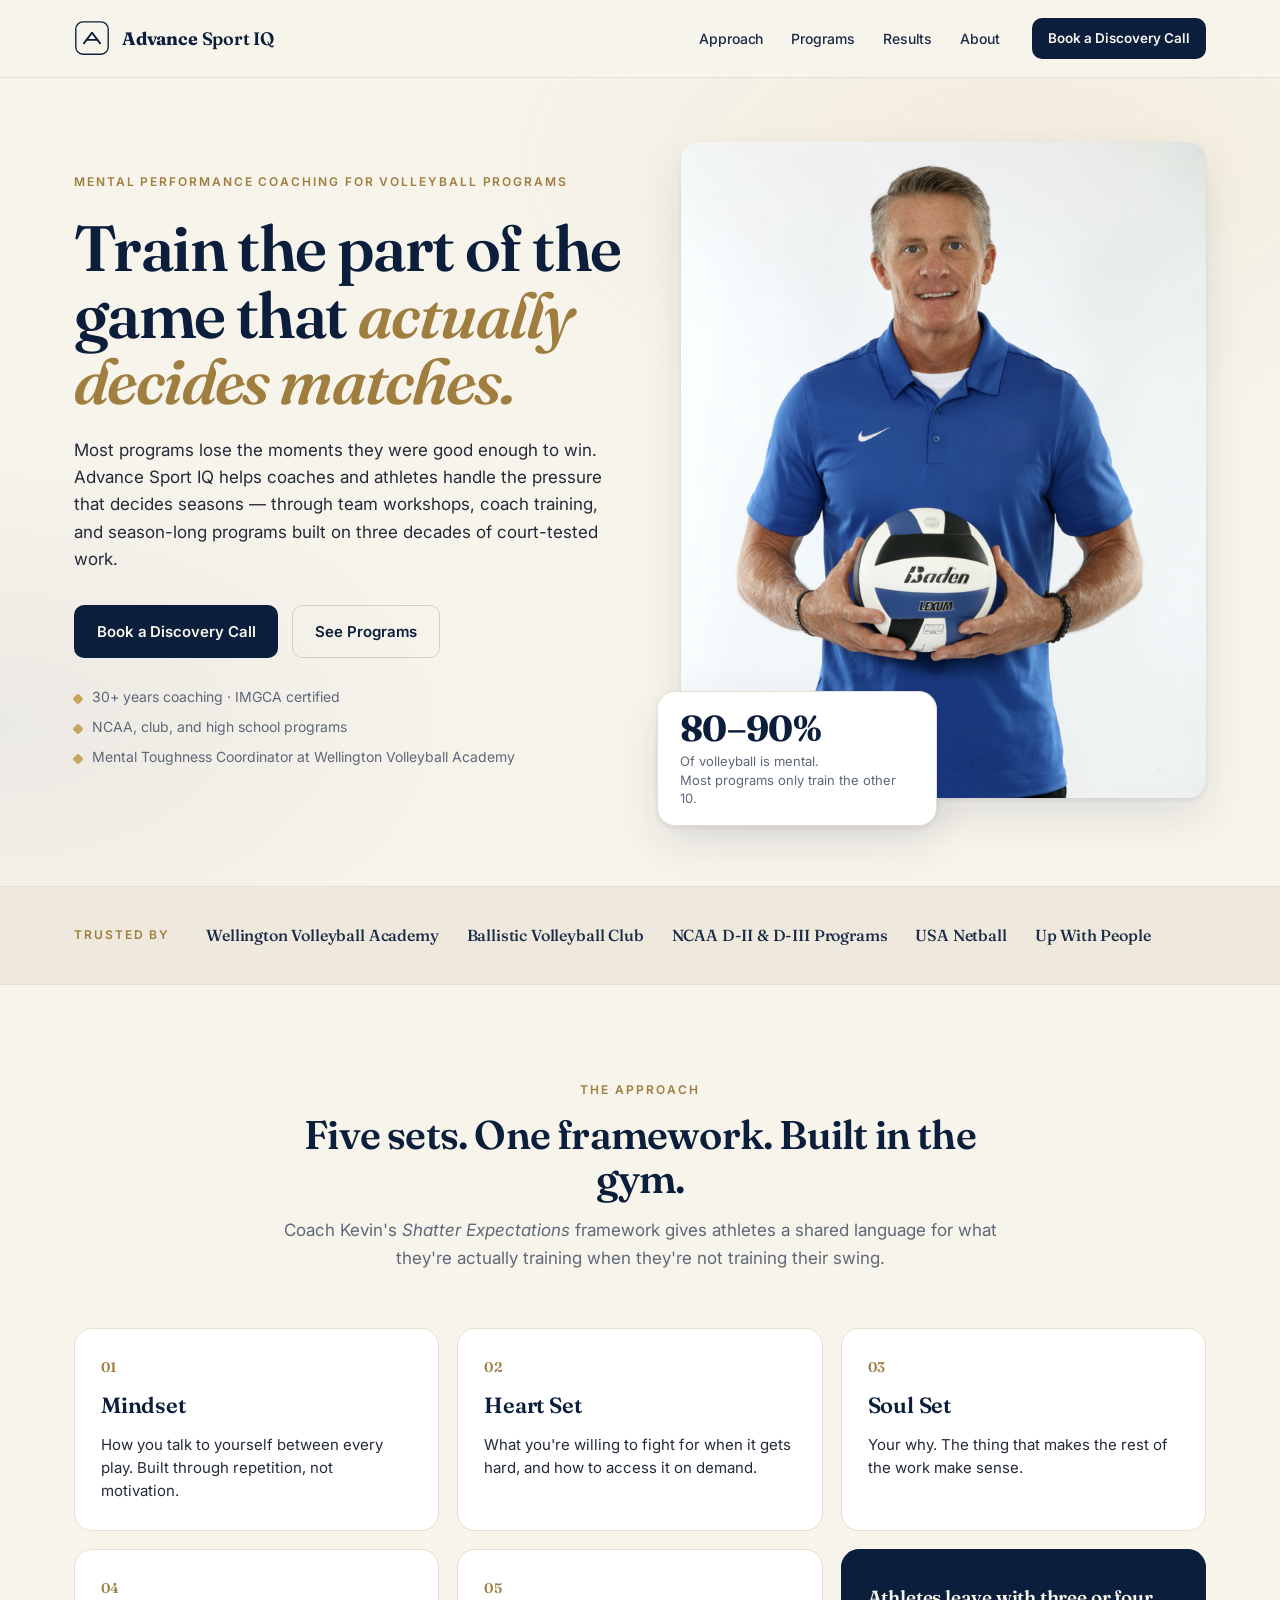
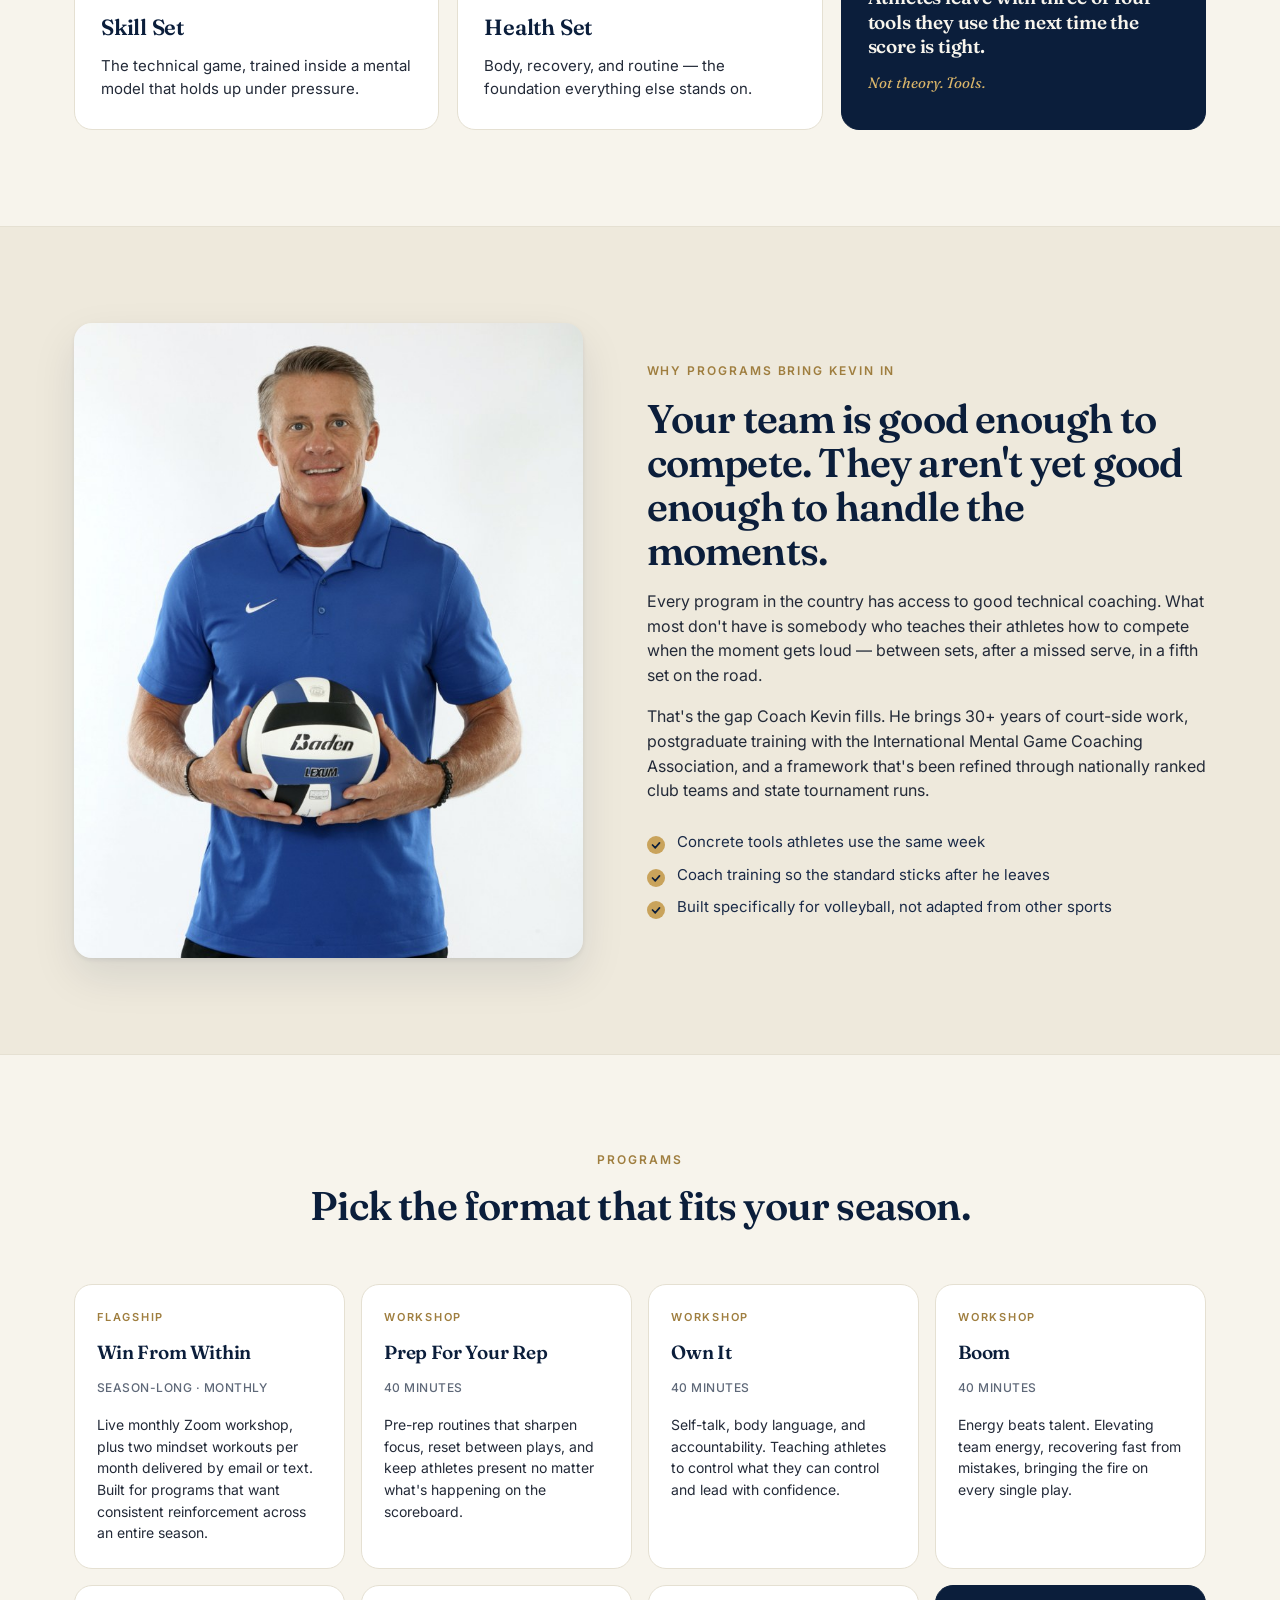
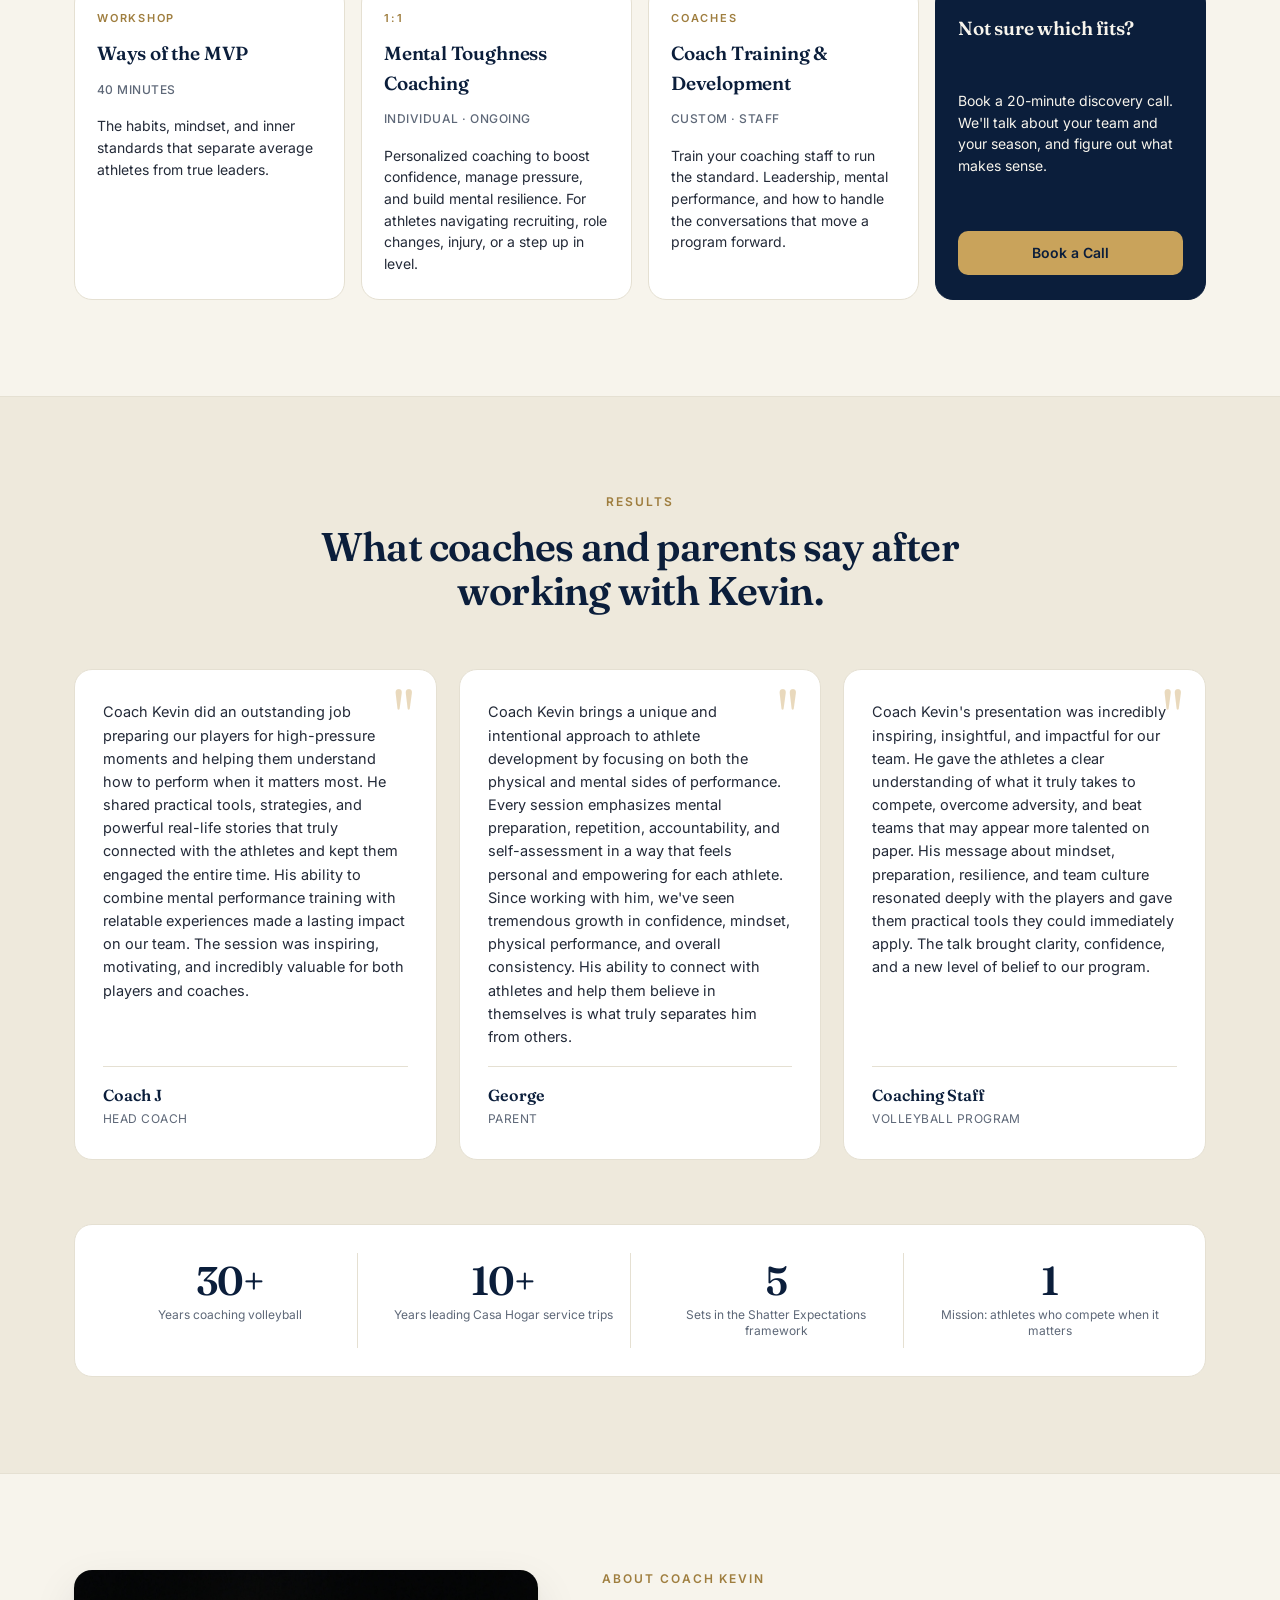
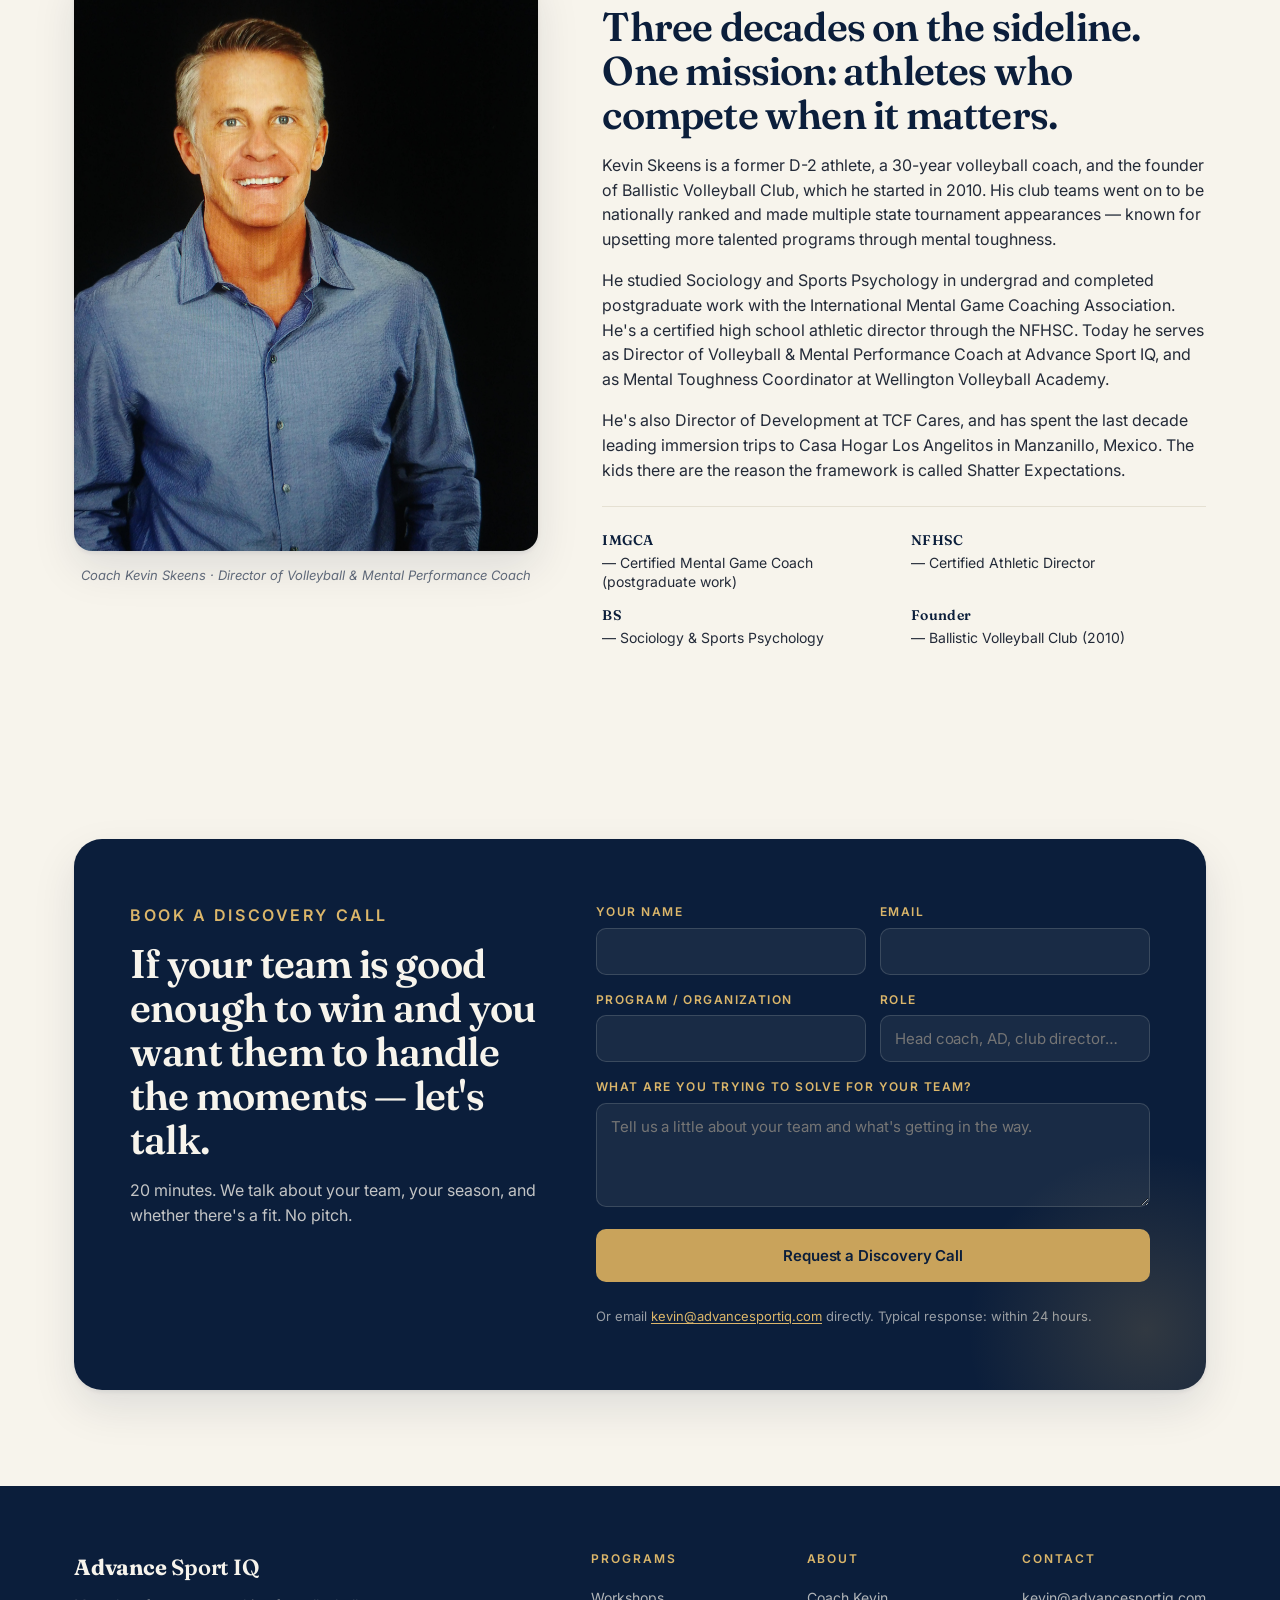
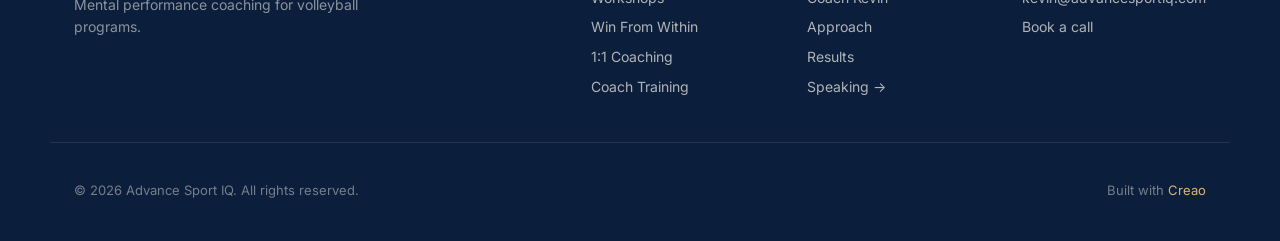
==== advance-sport-iq/index.html @ 0ae74200 "Add Advance Sport IQ site; replace Shatter Expectations with final build" ====
<!DOCTYPE html>
<html lang="en">
<head>
<meta charset="UTF-8" />
<meta name="viewport" content="width=device-width, initial-scale=1.0" />
<title>Advance Sport IQ — Mental Performance Coaching for Volleyball Programs</title>
<meta name="description" content="Coach Kevin Skeens helps volleyball programs train the mental side of the game. Team workshops, coach training, season-long programs, and 1:1 mental performance coaching." />
<meta property="og:title" content="Advance Sport IQ — Mental Performance Coaching">
<meta property="og:description" content="Train the part of the game that decides matches. Mental performance coaching for volleyball programs by Coach Kevin Skeens.">
<meta property="og:type" content="website">
<link rel="preconnect" href="https://fonts.googleapis.com">
<link rel="preconnect" href="https://fonts.gstatic.com" crossorigin>
<link href="https://fonts.googleapis.com/css2?family=Fraunces:opsz,wght@9..144,500;9..144,600;9..144,700&family=Inter:wght@400;500;600;700&display=swap" rel="stylesheet">
<link rel="stylesheet" href="css/style.css" />
</head>
<body>

<!-- ============ NAV ============ -->
<header class="nav">
  <div class="nav-inner">
    <a href="#top" class="logo" aria-label="Advance Sport IQ — Home">
      <svg width="36" height="36" viewBox="0 0 40 40" fill="none" aria-hidden="true">
        <rect x="2" y="2" width="36" height="36" rx="8" stroke="currentColor" stroke-width="1.5" fill="none"/>
        <path d="M11 26 L20 14 L29 26" stroke="currentColor" stroke-width="2" stroke-linecap="round" stroke-linejoin="round" fill="none"/>
        <path d="M14 22 L26 22" stroke="currentColor" stroke-width="2" stroke-linecap="round"/>
      </svg>
      <span class="logo-text"><span class="logo-strong">Advance</span> Sport IQ</span>
    </a>
    <nav class="nav-links" aria-label="Primary">
      <a href="#approach">Approach</a>
      <a href="#programs">Programs</a>
      <a href="#results">Results</a>
      <a href="#about">About</a>
    </nav>
    <a href="#book" class="nav-cta">Book a Discovery Call</a>
  </div>
</header>

<main id="top">

<!-- ============ HERO ============ -->
<section class="hero">
  <div class="hero-grid">
    <div class="hero-content">
      <p class="eyebrow">Mental performance coaching for volleyball programs</p>
      <h1 class="hero-title">
        Train the part of the game that <em>actually decides matches.</em>
      </h1>
      <p class="hero-sub">Most programs lose the moments they were good enough to win. Advance Sport IQ helps coaches and athletes handle the pressure that decides seasons — through team workshops, coach training, and season-long programs built on three decades of court-tested work.</p>
      <div class="hero-ctas">
        <a href="#book" class="btn btn-primary">Book a Discovery Call</a>
        <a href="#programs" class="btn btn-ghost">See Programs</a>
      </div>
      <ul class="hero-bullets">
        <li>30+ years coaching · IMGCA certified</li>
        <li>NCAA, club, and high school programs</li>
        <li>Mental Toughness Coordinator at Wellington Volleyball Academy</li>
      </ul>
    </div>
    <div class="hero-visual">
      <div class="hero-photo">
        <img src="images/kevin_coaching.png" alt="Coach Kevin Skeens working with a volleyball athlete during a session" />
      </div>
      <div class="hero-stat">
        <span class="hero-stat-number">80–90%</span>
        <span class="hero-stat-label">Of volleyball is mental.<br/>Most programs only train the other 10.</span>
      </div>
    </div>
  </div>
</section>

<!-- ============ TRUST STRIP ============ -->
<section class="strip">
  <div class="strip-inner">
    <p class="strip-eyebrow">Trusted by</p>
    <ul class="strip-list">
      <li>Wellington Volleyball Academy</li>
      <li>Ballistic Volleyball Club</li>
      <li>NCAA D-II &amp; D-III Programs</li>
      <li>USA Netball</li>
      <li>Up With People</li>
    </ul>
  </div>
</section>

<!-- ============ APPROACH ============ -->
<section class="approach" id="approach">
  <div class="container">
    <div class="section-head">
      <p class="section-eyebrow">The Approach</p>
      <h2 class="section-title">Five sets. One framework. Built in the gym.</h2>
      <p class="section-lede">Coach Kevin's <em>Shatter Expectations</em> framework gives athletes a shared language for what they're actually training when they're not training their swing.</p>
    </div>

    <div class="five-grid">
      <article class="five-card">
        <span class="five-num">01</span>
        <h3>Mindset</h3>
        <p>How you talk to yourself between every play. Built through repetition, not motivation.</p>
      </article>
      <article class="five-card">
        <span class="five-num">02</span>
        <h3>Heart Set</h3>
        <p>What you're willing to fight for when it gets hard, and how to access it on demand.</p>
      </article>
      <article class="five-card">
        <span class="five-num">03</span>
        <h3>Soul Set</h3>
        <p>Your why. The thing that makes the rest of the work make sense.</p>
      </article>
      <article class="five-card">
        <span class="five-num">04</span>
        <h3>Skill Set</h3>
        <p>The technical game, trained inside a mental model that holds up under pressure.</p>
      </article>
      <article class="five-card">
        <span class="five-num">05</span>
        <h3>Health Set</h3>
        <p>Body, recovery, and routine — the foundation everything else stands on.</p>
      </article>
      <article class="five-card five-card--accent">
        <h3>Athletes leave with three or four tools they use the next time the score is tight.</h3>
        <p>Not theory. Tools.</p>
      </article>
    </div>
  </div>
</section>

<!-- ============ FEATURE BLOCK ============ -->
<section class="feature">
  <div class="container feature-grid">
    <div class="feature-image">
      <img src="images/kevin_volleyball.jpg" alt="Coach Kevin Skeens holding a volleyball, training session" />
    </div>
    <div class="feature-text">
      <p class="section-eyebrow">Why Programs Bring Kevin In</p>
      <h2 class="section-title">Your team is good enough to compete. They aren't yet good enough to handle the moments.</h2>
      <p>Every program in the country has access to good technical coaching. What most don't have is somebody who teaches their athletes how to compete when the moment gets loud — between sets, after a missed serve, in a fifth set on the road.</p>
      <p>That's the gap Coach Kevin fills. He brings 30+ years of court-side work, postgraduate training with the International Mental Game Coaching Association, and a framework that's been refined through nationally ranked club teams and state tournament runs.</p>
      <ul class="checklist">
        <li>Concrete tools athletes use the same week</li>
        <li>Coach training so the standard sticks after he leaves</li>
        <li>Built specifically for volleyball, not adapted from other sports</li>
      </ul>
    </div>
  </div>
</section>

<!-- ============ PROGRAMS ============ -->
<section class="programs" id="programs">
  <div class="container">
    <div class="section-head">
      <p class="section-eyebrow">Programs</p>
      <h2 class="section-title">Pick the format that fits your season.</h2>
    </div>

    <div class="program-grid">
      <article class="program-card">
        <p class="program-tag">Flagship</p>
        <h3>Win From Within</h3>
        <p class="program-format">Season-long · monthly</p>
        <p>Live monthly Zoom workshop, plus two mindset workouts per month delivered by email or text. Built for programs that want consistent reinforcement across an entire season.</p>
      </article>

      <article class="program-card">
        <p class="program-tag">Workshop</p>
        <h3>Prep For Your Rep</h3>
        <p class="program-format">40 minutes</p>
        <p>Pre-rep routines that sharpen focus, reset between plays, and keep athletes present no matter what's happening on the scoreboard.</p>
      </article>

      <article class="program-card">
        <p class="program-tag">Workshop</p>
        <h3>Own It</h3>
        <p class="program-format">40 minutes</p>
        <p>Self-talk, body language, and accountability. Teaching athletes to control what they can control and lead with confidence.</p>
      </article>

      <article class="program-card">
        <p class="program-tag">Workshop</p>
        <h3>Boom</h3>
        <p class="program-format">40 minutes</p>
        <p>Energy beats talent. Elevating team energy, recovering fast from mistakes, bringing the fire on every single play.</p>
      </article>

      <article class="program-card">
        <p class="program-tag">Workshop</p>
        <h3>Ways of the MVP</h3>
        <p class="program-format">40 minutes</p>
        <p>The habits, mindset, and inner standards that separate average athletes from true leaders.</p>
      </article>

      <article class="program-card">
        <p class="program-tag">1:1</p>
        <h3>Mental Toughness Coaching</h3>
        <p class="program-format">Individual · ongoing</p>
        <p>Personalized coaching to boost confidence, manage pressure, and build mental resilience. For athletes navigating recruiting, role changes, injury, or a step up in level.</p>
      </article>

      <article class="program-card">
        <p class="program-tag">Coaches</p>
        <h3>Coach Training &amp; Development</h3>
        <p class="program-format">Custom · staff</p>
        <p>Train your coaching staff to run the standard. Leadership, mental performance, and how to handle the conversations that move a program forward.</p>
      </article>

      <article class="program-card program-card--cta">
        <h3>Not sure which fits?</h3>
        <p>Book a 20-minute discovery call. We'll talk about your team and your season, and figure out what makes sense.</p>
        <a href="#book" class="btn btn-primary btn-sm">Book a Call</a>
      </article>
    </div>
  </div>
</section>

<!-- ============ RESULTS / TESTIMONIALS ============ -->
<section class="results" id="results">
  <div class="container">
    <div class="section-head">
      <p class="section-eyebrow">Results</p>
      <h2 class="section-title">What coaches and parents say after working with Kevin.</h2>
    </div>

    <div class="testimonial-grid">
      <figure class="testimonial">
        <blockquote>
          <p>Coach Kevin did an outstanding job preparing our players for high-pressure moments and helping them understand how to perform when it matters most. He shared practical tools, strategies, and powerful real-life stories that truly connected with the athletes and kept them engaged the entire time. His ability to combine mental performance training with relatable experiences made a lasting impact on our team. The session was inspiring, motivating, and incredibly valuable for both players and coaches.</p>
        </blockquote>
        <figcaption>
          <span class="cite-name">Coach J</span>
          <span class="cite-role">Head Coach</span>
        </figcaption>
      </figure>

      <figure class="testimonial">
        <blockquote>
          <p>Coach Kevin brings a unique and intentional approach to athlete development by focusing on both the physical and mental sides of performance. Every session emphasizes mental preparation, repetition, accountability, and self-assessment in a way that feels personal and empowering for each athlete. Since working with him, we've seen tremendous growth in confidence, mindset, physical performance, and overall consistency. His ability to connect with athletes and help them believe in themselves is what truly separates him from others.</p>
        </blockquote>
        <figcaption>
          <span class="cite-name">George</span>
          <span class="cite-role">Parent</span>
        </figcaption>
      </figure>

      <figure class="testimonial">
        <blockquote>
          <p>Coach Kevin's presentation was incredibly inspiring, insightful, and impactful for our team. He gave the athletes a clear understanding of what it truly takes to compete, overcome adversity, and beat teams that may appear more talented on paper. His message about mindset, preparation, resilience, and team culture resonated deeply with the players and gave them practical tools they could immediately apply. The talk brought clarity, confidence, and a new level of belief to our program.</p>
        </blockquote>
        <figcaption>
          <span class="cite-name">Coaching Staff</span>
          <span class="cite-role">Volleyball Program</span>
        </figcaption>
      </figure>
    </div>

    <div class="stats-row">
      <div class="stat">
        <span class="stat-num">30+</span>
        <span class="stat-label">Years coaching volleyball</span>
      </div>
      <div class="stat">
        <span class="stat-num">10+</span>
        <span class="stat-label">Years leading Casa Hogar service trips</span>
      </div>
      <div class="stat">
        <span class="stat-num">5</span>
        <span class="stat-label">Sets in the Shatter Expectations framework</span>
      </div>
      <div class="stat">
        <span class="stat-num">1</span>
        <span class="stat-label">Mission: athletes who compete when it matters</span>
      </div>
    </div>
  </div>
</section>

<!-- ============ ABOUT / PROOF ============ -->
<section class="about" id="about">
  <div class="container about-grid">
    <div class="about-image">
      <img src="images/kevin_portrait.jpg" alt="Coach Kevin Skeens portrait" />
      <p class="about-caption">Coach Kevin Skeens · Director of Volleyball &amp; Mental Performance Coach</p>
    </div>
    <div class="about-text">
      <p class="section-eyebrow">About Coach Kevin</p>
      <h2 class="section-title">Three decades on the sideline. One mission: athletes who compete when it matters.</h2>
      <p>Kevin Skeens is a former D-2 athlete, a 30-year volleyball coach, and the founder of Ballistic Volleyball Club, which he started in 2010. His club teams went on to be nationally ranked and made multiple state tournament appearances — known for upsetting more talented programs through mental toughness.</p>
      <p>He studied Sociology and Sports Psychology in undergrad and completed postgraduate work with the International Mental Game Coaching Association. He's a certified high school athletic director through the NFHSC. Today he serves as Director of Volleyball &amp; Mental Performance Coach at Advance Sport IQ, and as Mental Toughness Coordinator at Wellington Volleyball Academy.</p>
      <p>He's also Director of Development at TCF Cares, and has spent the last decade leading immersion trips to Casa Hogar Los Angelitos in Manzanillo, Mexico. The kids there are the reason the framework is called Shatter Expectations.</p>

      <ul class="cred-list">
        <li><strong>IMGCA</strong> — Certified Mental Game Coach (postgraduate work)</li>
        <li><strong>NFHSC</strong> — Certified Athletic Director</li>
        <li><strong>BS</strong> — Sociology &amp; Sports Psychology</li>
        <li><strong>Founder</strong> — Ballistic Volleyball Club (2010)</li>
      </ul>
    </div>
  </div>
</section>

<!-- ============ BOOK / CTA ============ -->
<section class="book" id="book">
  <div class="container">
    <div class="book-card">
      <div class="book-text">
        <p class="section-eyebrow">Book a Discovery Call</p>
        <h2 class="section-title">If your team is good enough to win and you want them to handle the moments — let's talk.</h2>
        <p>20 minutes. We talk about your team, your season, and whether there's a fit. No pitch.</p>
      </div>

      <form class="book-form" id="book-form" onsubmit="return submitForm(event)">
        <div class="form-row">
          <label>
            Your name
            <input type="text" name="name" required />
          </label>
          <label>
            Email
            <input type="email" name="email" required />
          </label>
        </div>
        <div class="form-row">
          <label>
            Program / Organization
            <input type="text" name="program" required />
          </label>
          <label>
            Role
            <input type="text" name="role" placeholder="Head coach, AD, club director…" />
          </label>
        </div>
        <label>
          What are you trying to solve for your team?
          <textarea name="message" rows="4" placeholder="Tell us a little about your team and what's getting in the way."></textarea>
        </label>
        <button type="submit" class="btn btn-primary btn-block">Request a Discovery Call</button>
        <p class="form-fineprint">Or email <a href="mailto:kevin@advancesportiq.com">kevin@advancesportiq.com</a> directly. Typical response: within 24 hours.</p>
      </form>
    </div>
  </div>
</section>

</main>

<!-- ============ FOOTER ============ -->
<footer class="footer">
  <div class="container footer-inner">
    <div class="footer-brand">
      <span class="logo-text"><span class="logo-strong">Advance</span> Sport IQ</span>
      <p class="footer-tag">Mental performance coaching for volleyball programs.</p>
    </div>
    <div class="footer-links">
      <div>
        <p class="footer-head">Programs</p>
        <a href="#programs">Workshops</a>
        <a href="#programs">Win From Within</a>
        <a href="#programs">1:1 Coaching</a>
        <a href="#programs">Coach Training</a>
      </div>
      <div>
        <p class="footer-head">About</p>
        <a href="#about">Coach Kevin</a>
        <a href="#approach">Approach</a>
        <a href="#results">Results</a>
        <a href="https://app.creao.co/shatter-expectations/">Speaking →</a>
      </div>
      <div>
        <p class="footer-head">Contact</p>
        <a href="mailto:kevin@advancesportiq.com">kevin@advancesportiq.com</a>
        <a href="#book">Book a call</a>
      </div>
    </div>
  </div>
  <div class="footer-bottom container">
    <p>© <span id="year"></span> Advance Sport IQ. All rights reserved.</p>
    <p>Built with <a href="https://creao.co">Creao</a></p>
  </div>
</footer>

<script src="js/main.js"></script>
</body>
</html>
---- advance-sport-iq/css/style.css ----
/* =========================================================
   Advance Sport IQ
   Clean, athletic, editorial. Navy + warm gold on cream.
   ========================================================= */

:root {
  --bg: #F7F4EC;
  --bg-2: #EEE9DC;
  --paper: #FFFFFF;
  --ink: #0B1E3B;            /* deep navy */
  --ink-2: #1A2A47;
  --text: #232A38;
  --text-muted: #5E6878;
  --line: #D7D0BD;
  --line-2: #E5E0D2;
  --accent: #C9A35B;         /* warm gold */
  --accent-deep: #9F7E3F;
  --accent-bright: #DBB66A;
  --rust: #A8492C;
  --shadow-1: 0 1px 2px rgba(11, 30, 59, 0.06), 0 8px 24px rgba(11, 30, 59, 0.06);
  --shadow-2: 0 2px 4px rgba(11, 30, 59, 0.08), 0 18px 44px rgba(11, 30, 59, 0.10);
  --radius-sm: 10px;
  --radius-md: 18px;
  --radius-lg: 28px;
  --container: 1180px;
  --display: 'Fraunces', Georgia, serif;
  --body: 'Inter', -apple-system, BlinkMacSystemFont, 'Segoe UI', sans-serif;
}

* { box-sizing: border-box; }
html, body { margin: 0; padding: 0; }
html { scroll-behavior: smooth; }
body {
  font-family: var(--body);
  font-size: 16px;
  line-height: 1.55;
  color: var(--text);
  background: var(--bg);
  -webkit-font-smoothing: antialiased;
  -moz-osx-font-smoothing: grayscale;
}

img { max-width: 100%; display: block; }
a { color: var(--ink); text-decoration: none; transition: color .15s ease; }
a:hover { color: var(--accent-deep); }
em { font-style: italic; }

.container {
  max-width: var(--container);
  margin: 0 auto;
  padding: 0 24px;
}

/* ---------- NAV ---------- */
.nav {
  position: sticky;
  top: 0;
  z-index: 50;
  background: rgba(247, 244, 236, 0.85);
  backdrop-filter: saturate(180%) blur(14px);
  -webkit-backdrop-filter: saturate(180%) blur(14px);
  border-bottom: 1px solid var(--line-2);
}
.nav-inner {
  max-width: var(--container);
  margin: 0 auto;
  padding: 18px 24px;
  display: flex;
  align-items: center;
  gap: 32px;
}
.logo {
  display: flex;
  align-items: center;
  gap: 12px;
  color: var(--ink);
}
.logo-text {
  font-family: var(--display);
  font-weight: 600;
  font-size: 18px;
  letter-spacing: -0.01em;
  color: var(--ink);
}
.logo-strong { font-weight: 700; }
.nav-links {
  margin-left: auto;
  display: flex;
  gap: 28px;
}
.nav-links a {
  font-size: 14px;
  font-weight: 500;
  color: var(--ink-2);
  letter-spacing: -0.005em;
}
.nav-cta {
  font-size: 13.5px;
  font-weight: 600;
  background: var(--ink);
  color: var(--bg);
  padding: 10px 16px;
  border-radius: var(--radius-sm);
  transition: background .2s ease, transform .15s ease;
}
.nav-cta:hover { background: var(--ink-2); transform: translateY(-1px); color: var(--bg); }

/* ---------- HERO ---------- */
.hero {
  padding: 64px 0 88px;
  position: relative;
  overflow: hidden;
}
.hero::before {
  content: '';
  position: absolute;
  inset: 0;
  background:
    radial-gradient(800px 400px at 80% 10%, rgba(201, 163, 91, 0.10), transparent 70%),
    radial-gradient(700px 400px at 0% 80%, rgba(11, 30, 59, 0.05), transparent 70%);
  pointer-events: none;
}
.hero-grid {
  max-width: var(--container);
  margin: 0 auto;
  padding: 0 24px;
  display: grid;
  grid-template-columns: 1.05fr 1fr;
  gap: 56px;
  align-items: center;
  position: relative;
}
.eyebrow {
  font-size: 12px;
  font-weight: 600;
  text-transform: uppercase;
  letter-spacing: 0.16em;
  color: var(--accent-deep);
  margin: 0 0 24px;
}
.hero-title {
  font-family: var(--display);
  font-weight: 600;
  font-size: clamp(40px, 6vw, 64px);
  line-height: 1.04;
  letter-spacing: -0.025em;
  color: var(--ink);
  margin: 0 0 22px;
}
.hero-title em {
  font-style: italic;
  color: var(--accent-deep);
}
.hero-sub {
  font-size: 17px;
  line-height: 1.6;
  color: var(--text);
  margin: 0 0 32px;
  max-width: 540px;
}
.hero-ctas {
  display: flex;
  gap: 14px;
  margin-bottom: 28px;
  flex-wrap: wrap;
}
.btn {
  display: inline-flex;
  align-items: center;
  justify-content: center;
  padding: 14px 22px;
  font-size: 15px;
  font-weight: 600;
  letter-spacing: -0.005em;
  border-radius: var(--radius-sm);
  border: 1px solid transparent;
  cursor: pointer;
  transition: all .2s ease;
  font-family: var(--body);
}
.btn-primary {
  background: var(--ink);
  color: var(--bg);
}
.btn-primary:hover { background: var(--ink-2); color: var(--bg); transform: translateY(-1px); box-shadow: var(--shadow-1); }
.btn-ghost {
  background: transparent;
  color: var(--ink);
  border-color: var(--line);
}
.btn-ghost:hover { background: rgba(11, 30, 59, 0.04); border-color: var(--ink); color: var(--ink); }
.btn-block { width: 100%; padding: 16px 22px; }
.btn-sm { padding: 10px 16px; font-size: 14px; }

.hero-bullets {
  list-style: none;
  padding: 0;
  margin: 0;
  display: grid;
  gap: 8px;
}
.hero-bullets li {
  font-size: 14px;
  color: var(--text-muted);
  position: relative;
  padding-left: 18px;
}
.hero-bullets li::before {
  content: '';
  position: absolute;
  left: 0;
  top: 9px;
  width: 8px;
  height: 8px;
  background: var(--accent);
  border-radius: 2px;
  transform: rotate(45deg);
}

.hero-visual {
  position: relative;
}
.hero-photo {
  border-radius: var(--radius-md);
  overflow: hidden;
  box-shadow: var(--shadow-2);
  position: relative;
  z-index: 2;
}
.hero-photo img {
  aspect-ratio: 4 / 5;
  object-fit: cover;
  width: 100%;
}
.hero-photo::before {
  content: '';
  position: absolute;
  inset: -10px -10px 10px 10px;
  border: 1px solid var(--accent);
  border-radius: var(--radius-md);
  z-index: -1;
}
.hero-stat {
  position: absolute;
  left: -24px;
  bottom: -28px;
  background: var(--paper);
  padding: 18px 22px;
  border-radius: var(--radius-md);
  box-shadow: var(--shadow-2);
  border: 1px solid var(--line-2);
  z-index: 3;
  max-width: 280px;
}
.hero-stat-number {
  display: block;
  font-family: var(--display);
  font-weight: 700;
  font-size: 36px;
  color: var(--ink);
  letter-spacing: -0.02em;
  line-height: 1;
  margin-bottom: 6px;
}
.hero-stat-label {
  display: block;
  font-size: 13px;
  color: var(--text-muted);
  line-height: 1.4;
}

/* ---------- TRUST STRIP ---------- */
.strip {
  padding: 36px 0;
  border-top: 1px solid var(--line-2);
  border-bottom: 1px solid var(--line-2);
  background: var(--bg-2);
}
.strip-inner {
  max-width: var(--container);
  margin: 0 auto;
  padding: 0 24px;
  display: flex;
  align-items: center;
  gap: 36px;
  flex-wrap: wrap;
}
.strip-eyebrow {
  font-size: 12px;
  font-weight: 600;
  text-transform: uppercase;
  letter-spacing: 0.16em;
  color: var(--accent-deep);
  margin: 0;
}
.strip-list {
  list-style: none;
  padding: 0;
  margin: 0;
  display: flex;
  flex-wrap: wrap;
  gap: 28px;
}
.strip-list li {
  font-family: var(--display);
  font-weight: 500;
  font-size: 16px;
  color: var(--ink-2);
  letter-spacing: -0.01em;
}

/* ---------- SECTION SHELL ---------- */
section { scroll-margin-top: 80px; }
.section-head {
  max-width: 740px;
  margin: 0 auto 56px;
  text-align: center;
}
.section-eyebrow {
  font-size: 12px;
  font-weight: 600;
  text-transform: uppercase;
  letter-spacing: 0.16em;
  color: var(--accent-deep);
  margin: 0 0 14px;
}
.section-title {
  font-family: var(--display);
  font-weight: 600;
  font-size: clamp(28px, 4vw, 40px);
  line-height: 1.1;
  letter-spacing: -0.02em;
  color: var(--ink);
  margin: 0 0 16px;
}
.section-title em { color: var(--accent-deep); }
.section-lede {
  font-size: 17px;
  color: var(--text-muted);
  margin: 0;
  line-height: 1.6;
}

/* ---------- APPROACH ---------- */
.approach { padding: 96px 0; }
.five-grid {
  display: grid;
  grid-template-columns: repeat(3, 1fr);
  gap: 18px;
}
.five-card {
  background: var(--paper);
  border: 1px solid var(--line-2);
  border-radius: var(--radius-md);
  padding: 28px 26px;
  position: relative;
  transition: transform .2s ease, box-shadow .2s ease, border-color .2s ease;
}
.five-card:hover {
  transform: translateY(-3px);
  box-shadow: var(--shadow-2);
  border-color: var(--line);
}
.five-num {
  font-family: var(--display);
  font-weight: 600;
  font-size: 14px;
  color: var(--accent-deep);
  display: block;
  margin-bottom: 10px;
  letter-spacing: 0.02em;
}
.five-card h3 {
  font-family: var(--display);
  font-weight: 600;
  font-size: 22px;
  color: var(--ink);
  margin: 0 0 10px;
  letter-spacing: -0.01em;
}
.five-card p {
  font-size: 15px;
  color: var(--text);
  margin: 0;
  line-height: 1.55;
}
.five-card--accent {
  background: var(--ink);
  color: var(--bg);
  border-color: var(--ink);
  display: flex;
  flex-direction: column;
  justify-content: center;
}
.five-card--accent h3 {
  color: var(--bg);
  font-size: 19px;
  line-height: 1.3;
  margin-bottom: 12px;
}
.five-card--accent p {
  color: var(--accent-bright);
  font-family: var(--display);
  font-style: italic;
  font-size: 15px;
}

/* ---------- FEATURE BLOCK ---------- */
.feature {
  padding: 96px 0;
  background: var(--bg-2);
  border-top: 1px solid var(--line-2);
  border-bottom: 1px solid var(--line-2);
}
.feature-grid {
  display: grid;
  grid-template-columns: 1fr 1.1fr;
  gap: 64px;
  align-items: center;
}
.feature-image {
  border-radius: var(--radius-md);
  overflow: hidden;
  position: relative;
  box-shadow: var(--shadow-2);
  aspect-ratio: 4 / 5;
}
.feature-image img {
  width: 100%;
  height: 100%;
  object-fit: cover;
}
.feature-text p { margin: 0 0 16px; }
.feature-text .section-title { text-align: left; }
.checklist {
  list-style: none;
  padding: 0;
  margin: 28px 0 0;
  display: grid;
  gap: 10px;
}
.checklist li {
  font-size: 15px;
  color: var(--ink-2);
  padding-left: 30px;
  position: relative;
  line-height: 1.5;
}
.checklist li::before {
  content: '';
  position: absolute;
  left: 0;
  top: 5px;
  width: 18px;
  height: 18px;
  border-radius: 50%;
  background: var(--accent);
  background-image: url("data:image/svg+xml;utf8,<svg xmlns='http://www.w3.org/2000/svg' viewBox='0 0 20 20'><path d='M5 10 L9 14 L15 7' stroke='%230B1E3B' stroke-width='2.5' fill='none' stroke-linecap='round' stroke-linejoin='round'/></svg>");
  background-size: 14px;
  background-repeat: no-repeat;
  background-position: center;
}

/* ---------- PROGRAMS ---------- */
.programs { padding: 96px 0; }
.program-grid {
  display: grid;
  grid-template-columns: repeat(4, 1fr);
  gap: 16px;
}
.program-card {
  background: var(--paper);
  border: 1px solid var(--line-2);
  border-radius: var(--radius-md);
  padding: 24px 22px;
  display: flex;
  flex-direction: column;
  gap: 8px;
  transition: transform .2s ease, box-shadow .2s ease, border-color .2s ease;
  min-height: 220px;
}
.program-card:hover {
  transform: translateY(-3px);
  box-shadow: var(--shadow-2);
  border-color: var(--line);
}
.program-tag {
  font-size: 11px;
  font-weight: 600;
  letter-spacing: 0.16em;
  text-transform: uppercase;
  color: var(--accent-deep);
  margin: 0;
}
.program-card h3 {
  font-family: var(--display);
  font-weight: 600;
  font-size: 19px;
  letter-spacing: -0.01em;
  color: var(--ink);
  margin: 4px 0 4px;
}
.program-format {
  font-size: 12px;
  color: var(--text-muted);
  margin: 0 0 8px;
  font-weight: 500;
  letter-spacing: 0.04em;
  text-transform: uppercase;
}
.program-card > p:last-child {
  font-size: 14px;
  color: var(--text);
  margin: 0;
  line-height: 1.55;
}
.program-card--cta {
  background: var(--ink);
  color: var(--bg);
  border-color: var(--ink);
  justify-content: space-between;
}
.program-card--cta h3, .program-card--cta p { color: var(--bg); }
.program-card--cta p { font-size: 14px; }
.program-card--cta .btn-primary {
  background: var(--accent);
  color: var(--ink);
  margin-top: 12px;
}
.program-card--cta .btn-primary:hover {
  background: var(--accent-bright);
  color: var(--ink);
}

/* ---------- RESULTS ---------- */
.results {
  padding: 96px 0;
  background: var(--bg-2);
  border-top: 1px solid var(--line-2);
  border-bottom: 1px solid var(--line-2);
}
.testimonial-grid {
  display: grid;
  grid-template-columns: repeat(3, 1fr);
  gap: 22px;
  margin-bottom: 64px;
}
.testimonial {
  background: var(--paper);
  border: 1px solid var(--line-2);
  border-radius: var(--radius-md);
  padding: 30px 28px;
  margin: 0;
  position: relative;
  display: flex;
  flex-direction: column;
}
.testimonial::before {
  content: '"';
  position: absolute;
  top: 14px;
  right: 22px;
  font-family: var(--display);
  font-size: 64px;
  line-height: 1;
  color: var(--accent);
  opacity: 0.4;
}
.testimonial blockquote {
  margin: 0 0 18px;
  font-size: 14.5px;
  line-height: 1.6;
  color: var(--text);
}
.testimonial blockquote p { margin: 0; }
.testimonial figcaption {
  display: flex;
  flex-direction: column;
  gap: 2px;
  margin-top: auto;
  padding-top: 16px;
  border-top: 1px solid var(--line-2);
}
.cite-name {
  font-family: var(--display);
  font-weight: 600;
  font-size: 16px;
  color: var(--ink);
}
.cite-role {
  font-size: 12px;
  color: var(--text-muted);
  letter-spacing: 0.04em;
  text-transform: uppercase;
}

.stats-row {
  display: grid;
  grid-template-columns: repeat(4, 1fr);
  gap: 18px;
  padding: 28px;
  background: var(--paper);
  border: 1px solid var(--line-2);
  border-radius: var(--radius-md);
}
.stat {
  display: flex;
  flex-direction: column;
  gap: 6px;
  text-align: center;
  padding: 8px;
  border-right: 1px solid var(--line-2);
}
.stat:last-child { border-right: none; }
.stat-num {
  font-family: var(--display);
  font-weight: 600;
  font-size: 40px;
  color: var(--ink);
  letter-spacing: -0.02em;
  line-height: 1;
}
.stat-label {
  font-size: 12px;
  color: var(--text-muted);
  line-height: 1.4;
}

/* ---------- ABOUT ---------- */
.about { padding: 96px 0; }
.about-grid {
  display: grid;
  grid-template-columns: 1fr 1.3fr;
  gap: 64px;
  align-items: start;
}
.about-image {
  position: sticky;
  top: 96px;
}
.about-image img {
  border-radius: var(--radius-md);
  width: 100%;
  aspect-ratio: 4 / 5;
  object-fit: cover;
  box-shadow: var(--shadow-2);
}
.about-caption {
  font-size: 13px;
  color: var(--text-muted);
  text-align: center;
  margin-top: 14px;
  font-style: italic;
}
.about-text .section-title { text-align: left; }
.about-text p { margin: 0 0 16px; }
.cred-list {
  list-style: none;
  padding: 24px 0 0;
  margin: 24px 0 0;
  border-top: 1px solid var(--line-2);
  display: grid;
  grid-template-columns: 1fr 1fr;
  gap: 14px;
}
.cred-list li {
  font-size: 14px;
  color: var(--text);
  line-height: 1.4;
}
.cred-list strong {
  display: block;
  color: var(--ink);
  font-family: var(--display);
  font-weight: 600;
  font-size: 14px;
  margin-bottom: 2px;
  letter-spacing: 0.02em;
}

/* ---------- BOOK / CTA ---------- */
.book { padding: 96px 0; }
.book-card {
  background: var(--ink);
  color: var(--bg);
  border-radius: var(--radius-lg);
  padding: 64px 56px;
  display: grid;
  grid-template-columns: 1fr 1fr;
  gap: 56px;
  align-items: start;
  box-shadow: var(--shadow-2);
  position: relative;
  overflow: hidden;
}
.book-card::after {
  content: '';
  position: absolute;
  right: -120px;
  bottom: -120px;
  width: 360px;
  height: 360px;
  border-radius: 50%;
  background: radial-gradient(circle, rgba(201, 163, 91, 0.20), transparent 70%);
  pointer-events: none;
}
.book-text .section-eyebrow { color: var(--accent-bright); }
.book-text .section-title {
  color: var(--bg);
  text-align: left;
}
.book-text .section-title em { color: var(--accent-bright); }
.book-text p { color: rgba(247, 244, 236, 0.78); font-size: 16px; }
.book-form {
  display: flex;
  flex-direction: column;
  gap: 16px;
  position: relative;
}
.form-row {
  display: grid;
  grid-template-columns: 1fr 1fr;
  gap: 14px;
}
.book-form label {
  display: flex;
  flex-direction: column;
  gap: 6px;
  font-size: 12px;
  font-weight: 600;
  text-transform: uppercase;
  letter-spacing: 0.12em;
  color: var(--accent-bright);
}
.book-form input,
.book-form textarea {
  font-family: var(--body);
  background: rgba(247, 244, 236, 0.06);
  border: 1px solid rgba(247, 244, 236, 0.15);
  color: var(--bg);
  padding: 13px 14px;
  border-radius: 10px;
  font-size: 15px;
  letter-spacing: -0.005em;
  outline: none;
  transition: border-color .15s ease, background .15s ease;
}
.book-form input:focus,
.book-form textarea:focus {
  border-color: var(--accent);
  background: rgba(247, 244, 236, 0.10);
}
.book-form textarea { resize: vertical; min-height: 100px; font-family: var(--body); }
.book-form .btn-primary {
  background: var(--accent);
  color: var(--ink);
  margin-top: 6px;
}
.book-form .btn-primary:hover {
  background: var(--accent-bright);
  color: var(--ink);
}
.form-fineprint {
  font-size: 13px;
  color: rgba(247, 244, 236, 0.6);
  margin: 8px 0 0;
}
.form-fineprint a {
  color: var(--accent-bright);
  text-decoration: underline;
  text-underline-offset: 2px;
}

/* ---------- FOOTER ---------- */
.footer {
  background: var(--ink);
  color: rgba(247, 244, 236, 0.7);
  padding: 64px 0 28px;
}
.footer-inner {
  display: grid;
  grid-template-columns: 1.5fr 2fr;
  gap: 56px;
  padding-bottom: 40px;
  border-bottom: 1px solid rgba(247, 244, 236, 0.10);
}
.footer-brand .logo-text { color: var(--bg); font-size: 22px; }
.footer-tag {
  margin: 10px 0 0;
  font-size: 14px;
  color: rgba(247, 244, 236, 0.55);
  max-width: 300px;
}
.footer-links {
  display: grid;
  grid-template-columns: repeat(3, 1fr);
  gap: 32px;
}
.footer-head {
  font-size: 12px;
  font-weight: 600;
  text-transform: uppercase;
  letter-spacing: 0.16em;
  color: var(--accent-bright);
  margin: 0 0 14px;
}
.footer-links a {
  display: block;
  color: rgba(247, 244, 236, 0.7);
  font-size: 14px;
  padding: 4px 0;
  transition: color .15s ease;
}
.footer-links a:hover { color: var(--bg); }
.footer-bottom {
  display: flex;
  justify-content: space-between;
  font-size: 13px;
  color: rgba(247, 244, 236, 0.45);
  padding-top: 24px;
}
.footer-bottom a {
  color: var(--accent-bright);
}

/* ---------- RESPONSIVE ---------- */
@media (max-width: 960px) {
  .hero { padding: 40px 0 64px; }
  .hero-grid { grid-template-columns: 1fr; gap: 40px; }
  .hero-stat { position: static; max-width: none; margin-top: 24px; }
  .strip-inner { gap: 18px; }
  .five-grid { grid-template-columns: repeat(2, 1fr); }
  .program-grid { grid-template-columns: repeat(2, 1fr); }
  .feature-grid { grid-template-columns: 1fr; gap: 36px; }
  .testimonial-grid { grid-template-columns: 1fr; }
  .stats-row { grid-template-columns: repeat(2, 1fr); }
  .stat { border-right: none; border-bottom: 1px solid var(--line-2); padding-bottom: 16px; }
  .stat:nth-last-child(-n+2) { border-bottom: none; }
  .about-grid { grid-template-columns: 1fr; gap: 32px; }
  .about-image { position: static; max-width: 340px; }
  .book-card { grid-template-columns: 1fr; padding: 40px 32px; gap: 32px; }
  .footer-inner { grid-template-columns: 1fr; gap: 32px; }
  .footer-links { grid-template-columns: repeat(2, 1fr); }
}
@media (max-width: 640px) {
  .nav-links { display: none; }
  .hero-ctas { flex-direction: column; align-items: stretch; }
  .btn { width: 100%; }
  .nav-cta { padding: 8px 12px; font-size: 13px; }
  .five-grid { grid-template-columns: 1fr; }
  .program-grid { grid-template-columns: 1fr; }
  .form-row { grid-template-columns: 1fr; }
  .stats-row { grid-template-columns: 1fr; }
  .stat { border-bottom: 1px solid var(--line-2) !important; }
  .stat:last-child { border-bottom: none !important; }
  .footer-bottom { flex-direction: column; gap: 8px; }
  .container { padding: 0 20px; }
}
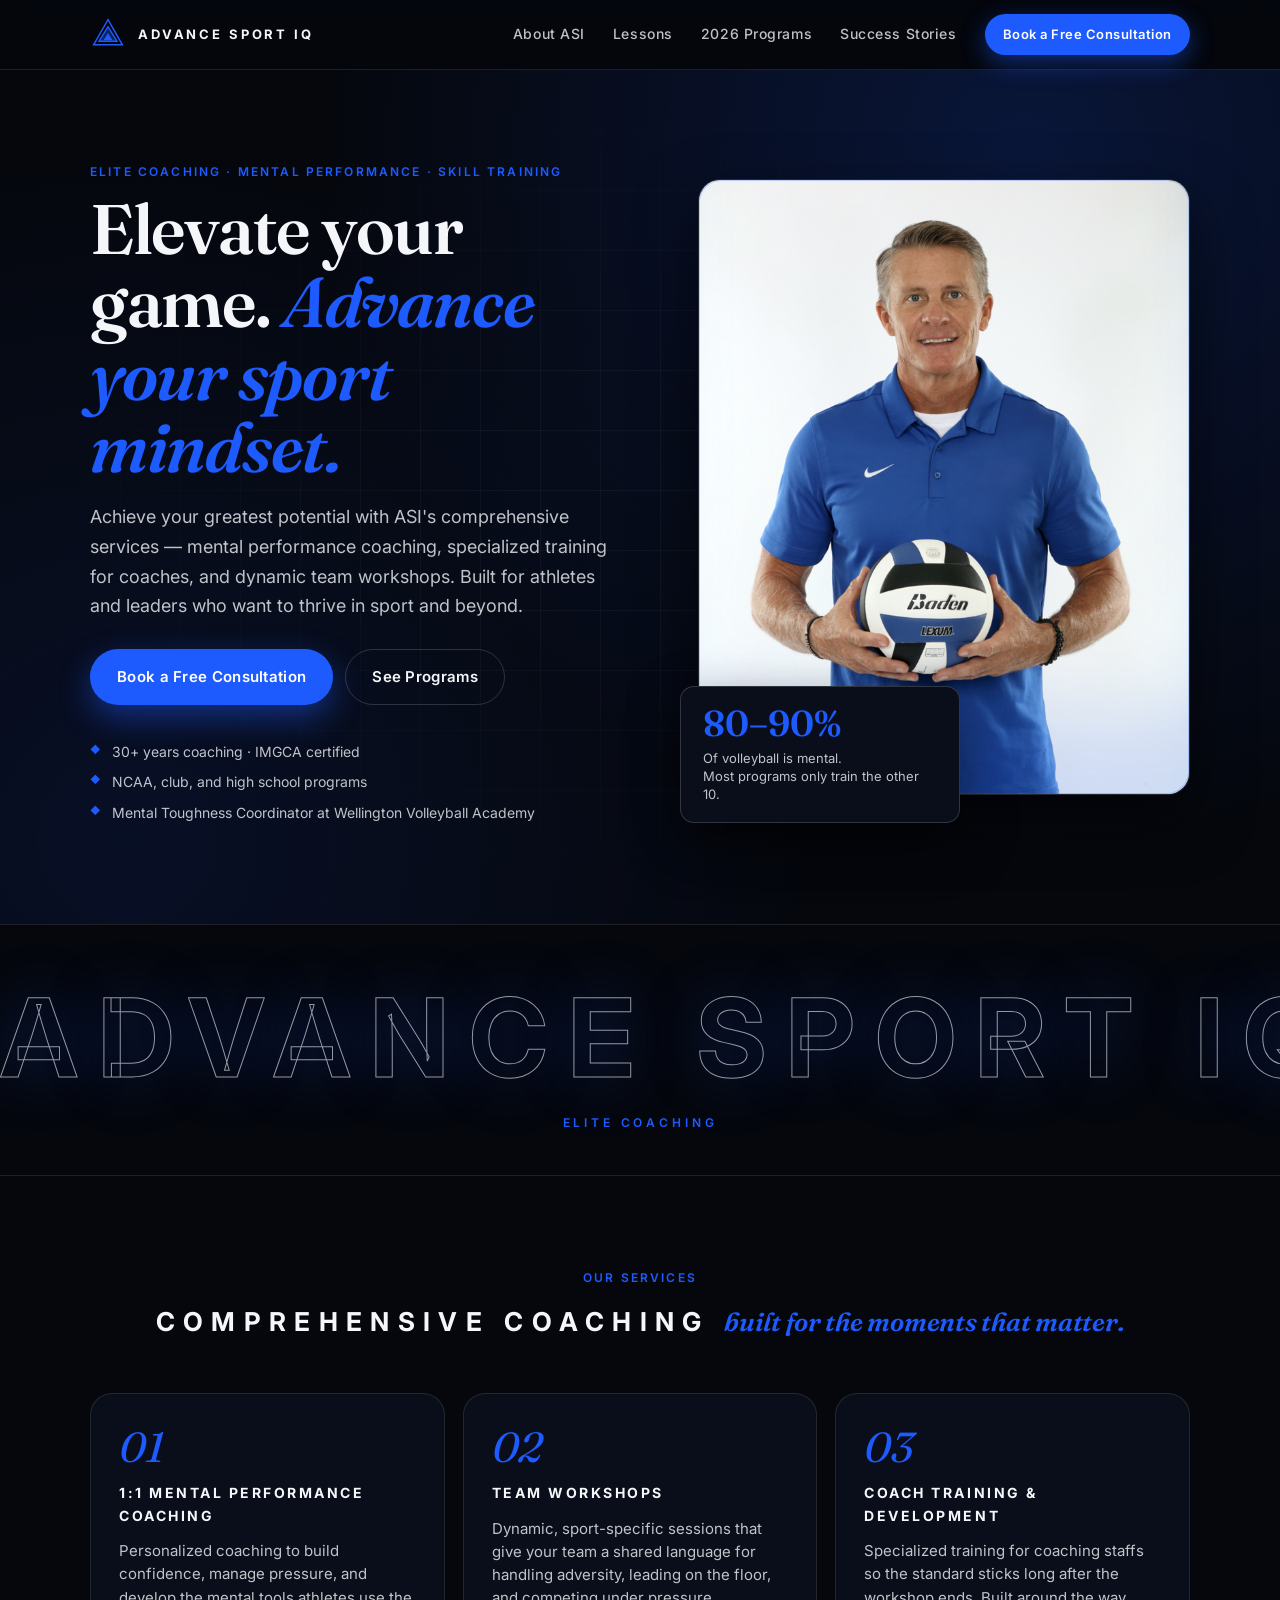
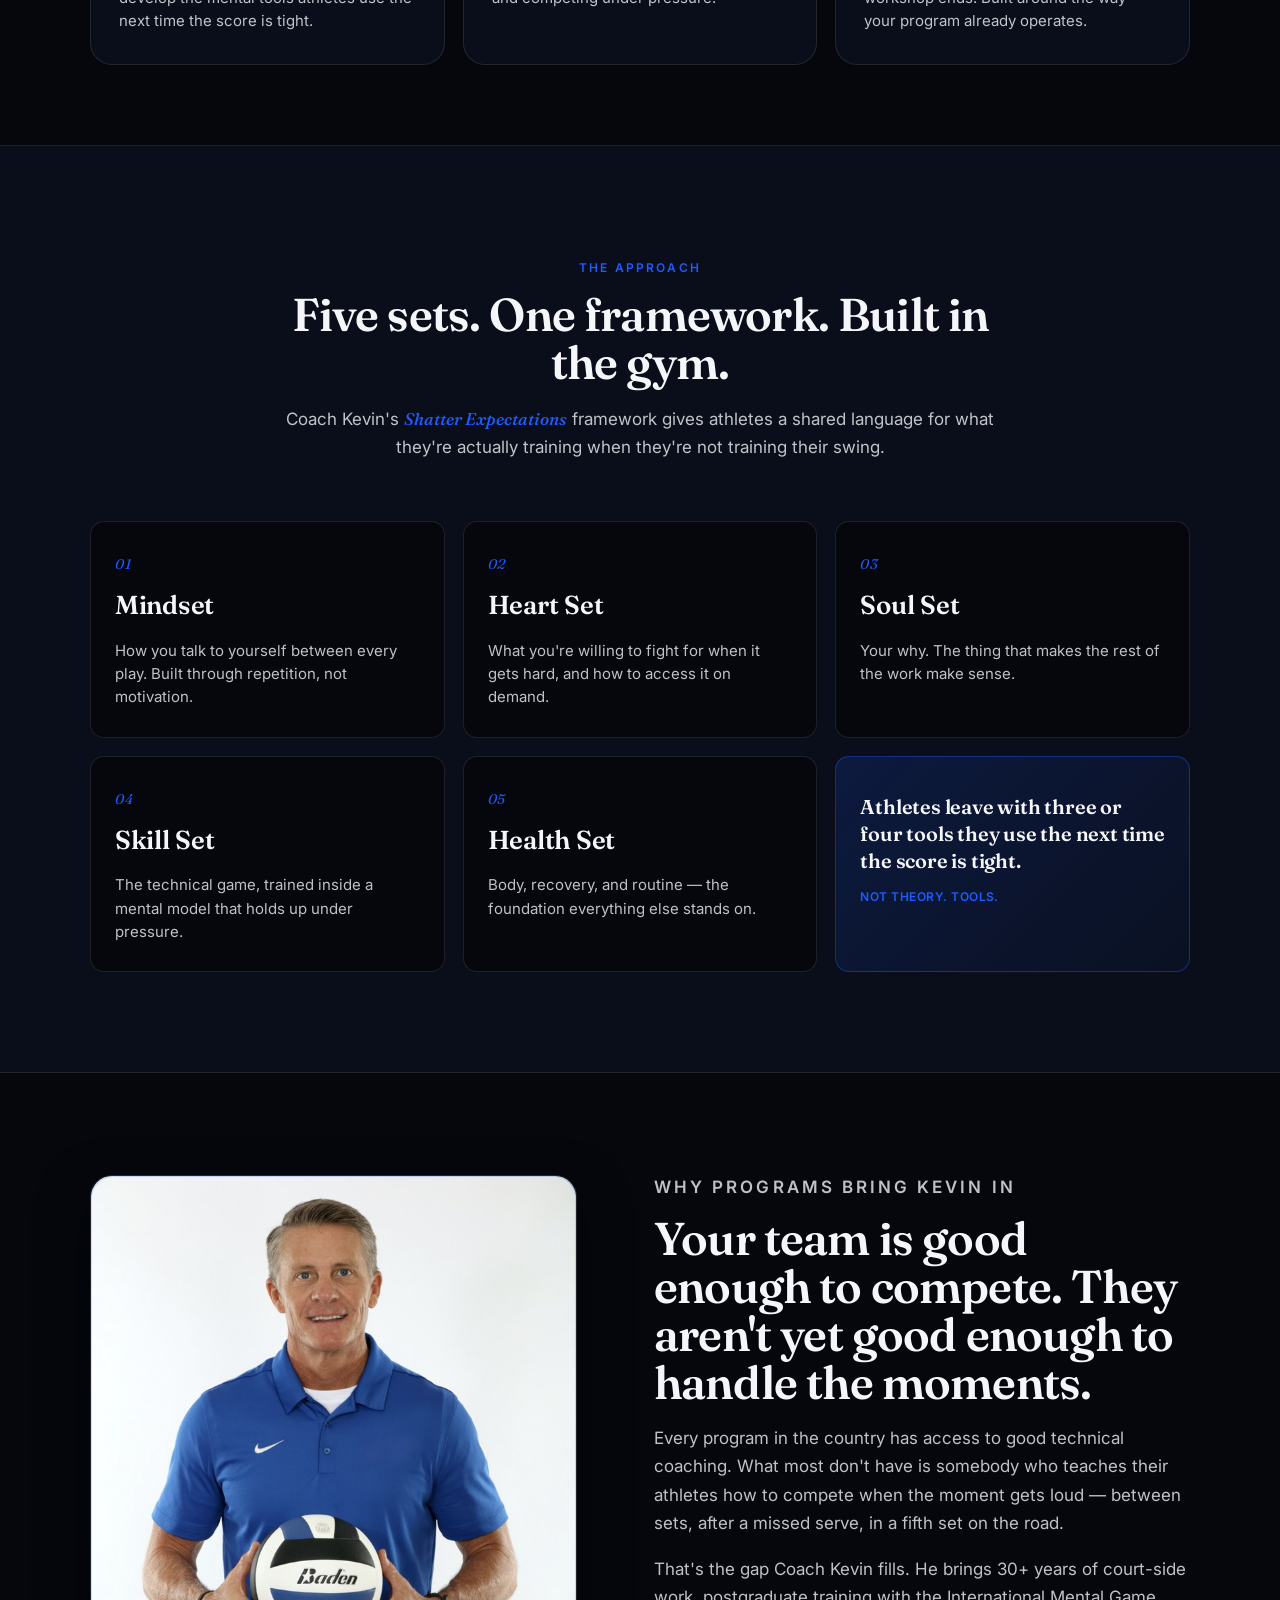
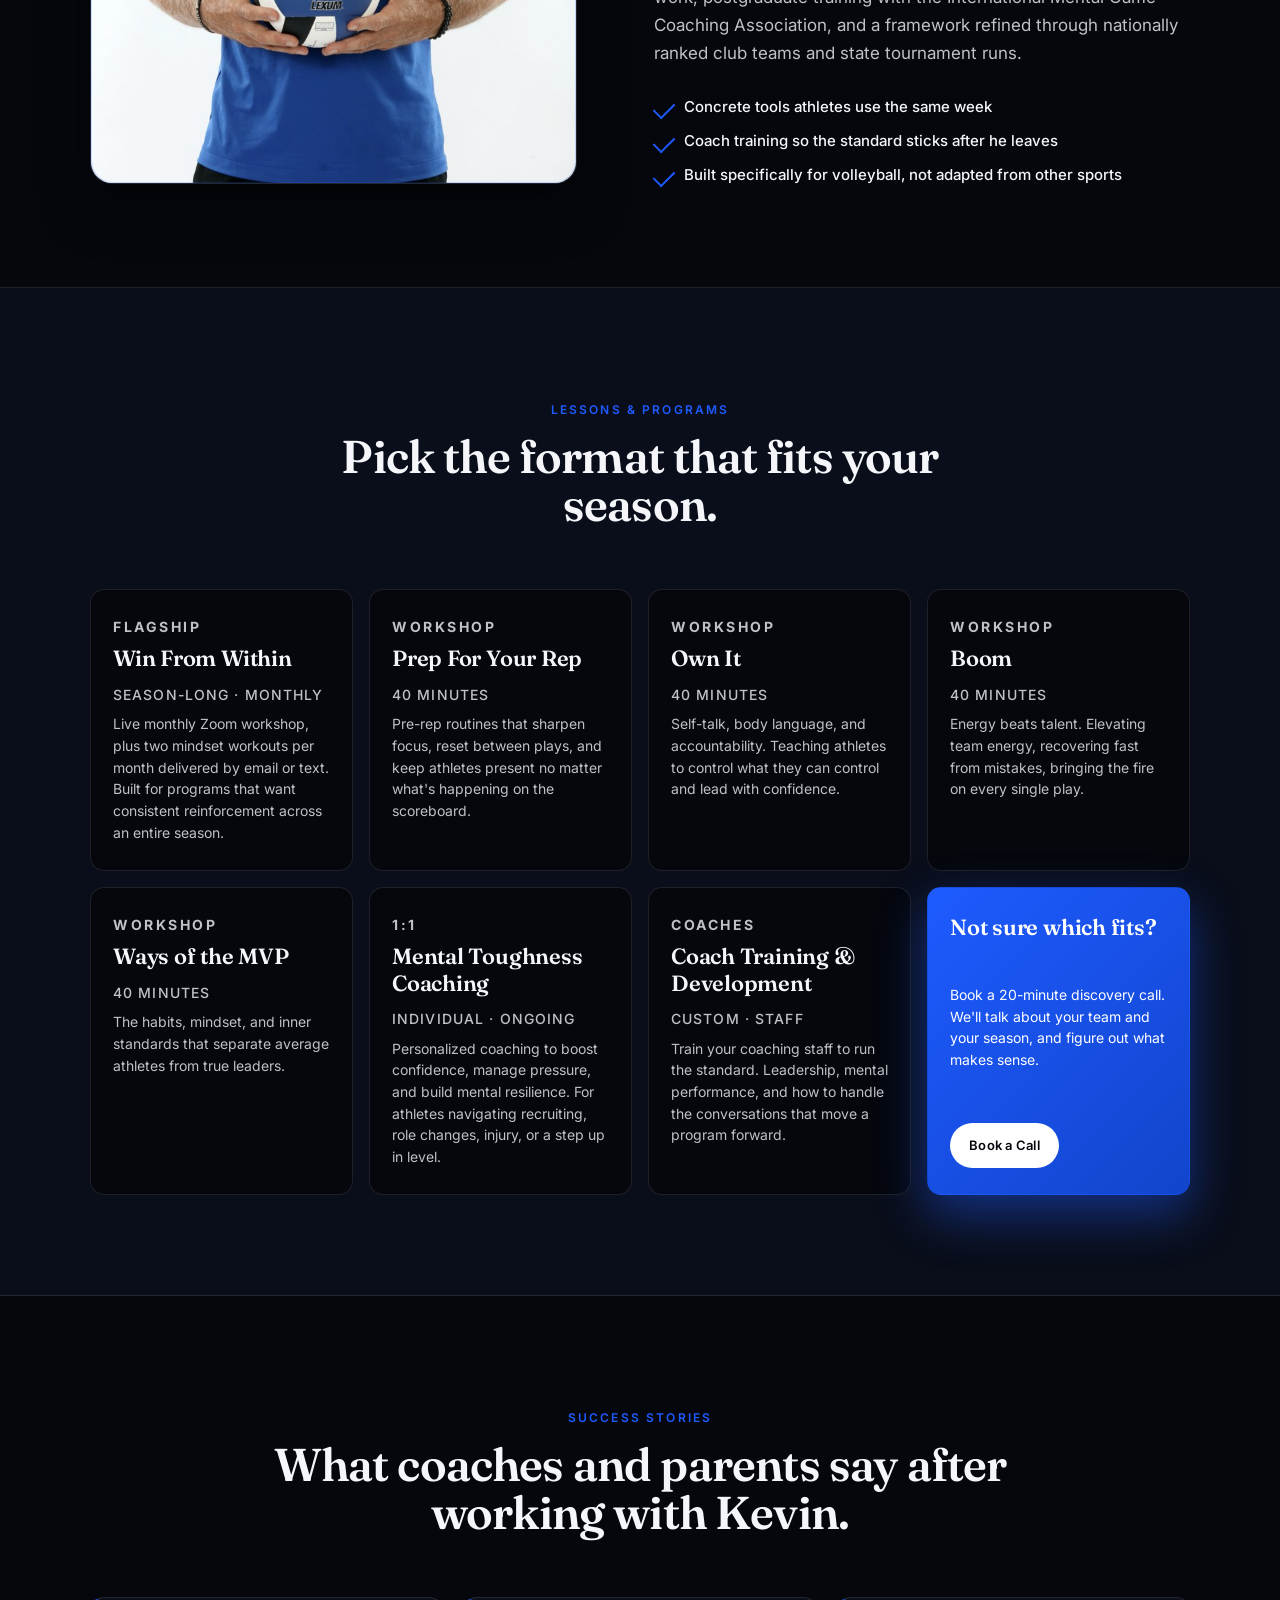
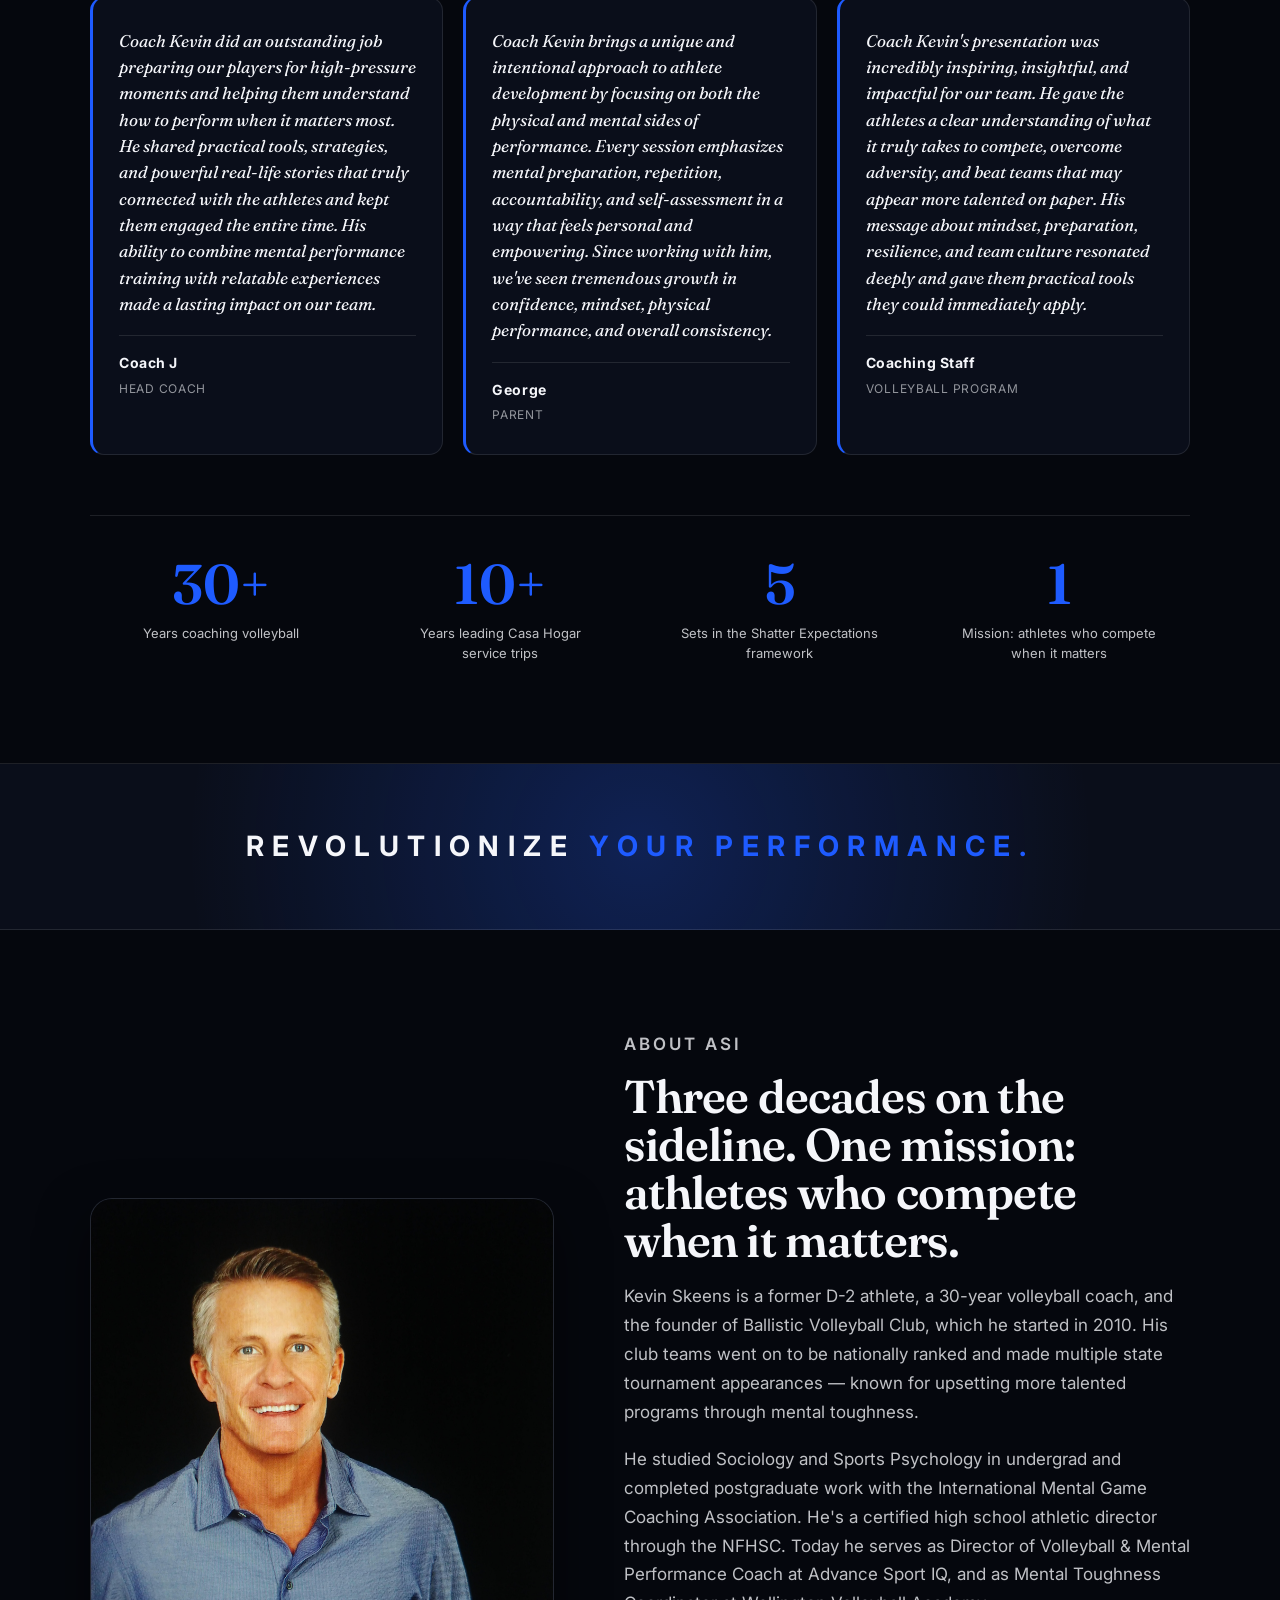
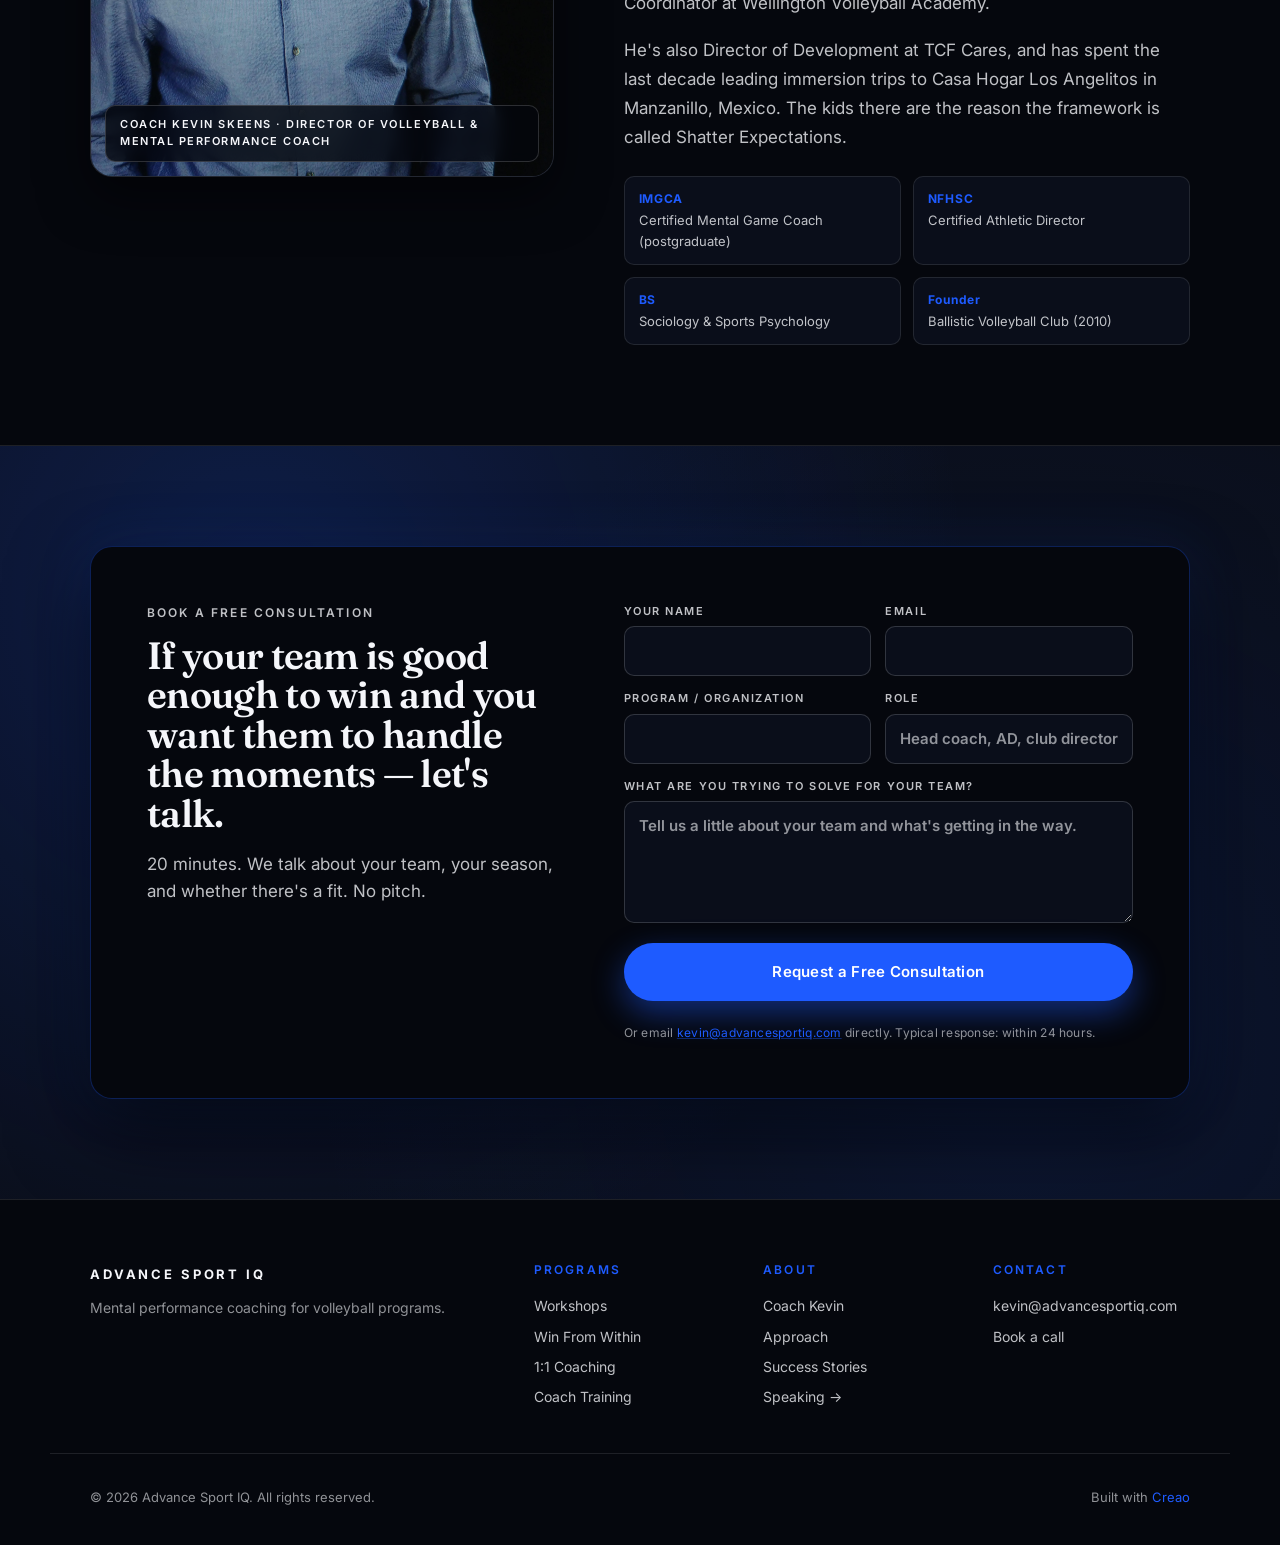
==== commit 7590a56b: "ASI: rebrand to match advancesportiq.com — dark + electric blue, three pillars, wordmark band" ====
--- a/advance-sport-iq/index.html
+++ b/advance-sport-iq/index.html
@@ -5,12 +5,12 @@
 <meta name="viewport" content="width=device-width, initial-scale=1.0" />
 <title>Advance Sport IQ — Mental Performance Coaching for Volleyball Programs</title>
 <meta name="description" content="Coach Kevin Skeens helps volleyball programs train the mental side of the game. Team workshops, coach training, season-long programs, and 1:1 mental performance coaching." />
-<meta property="og:title" content="Advance Sport IQ — Mental Performance Coaching">
-<meta property="og:description" content="Train the part of the game that decides matches. Mental performance coaching for volleyball programs by Coach Kevin Skeens.">
+<meta property="og:title" content="Advance Sport IQ — Elite Coaching">
+<meta property="og:description" content="Mental performance coaching, team workshops, and coach training for elite athletes, coaches, and clubs.">
 <meta property="og:type" content="website">
 <link rel="preconnect" href="https://fonts.googleapis.com">
 <link rel="preconnect" href="https://fonts.gstatic.com" crossorigin>
-<link href="https://fonts.googleapis.com/css2?family=Fraunces:opsz,wght@9..144,500;9..144,600;9..144,700&family=Inter:wght@400;500;600;700&display=swap" rel="stylesheet">
+<link href="https://fonts.googleapis.com/css2?family=Fraunces:opsz,ital,wght@9..144,0,500..700;9..144,1,500..700&family=Inter:wght@400;500;600;700&display=swap" rel="stylesheet">
 <link rel="stylesheet" href="css/style.css" />
 </head>
 <body>
@@ -19,20 +19,21 @@
 <header class="nav">
   <div class="nav-inner">
     <a href="#top" class="logo" aria-label="Advance Sport IQ — Home">
+      <!-- Triangle "A" logo, echoes the brand mark -->
       <svg width="36" height="36" viewBox="0 0 40 40" fill="none" aria-hidden="true">
-        <rect x="2" y="2" width="36" height="36" rx="8" stroke="currentColor" stroke-width="1.5" fill="none"/>
-        <path d="M11 26 L20 14 L29 26" stroke="currentColor" stroke-width="2" stroke-linecap="round" stroke-linejoin="round" fill="none"/>
-        <path d="M14 22 L26 22" stroke="currentColor" stroke-width="2" stroke-linecap="round"/>
+        <path d="M20 4 L36 32 L4 32 Z" stroke="#1E5BFF" stroke-width="1.6" fill="none"/>
+        <path d="M20 12 L30 28 L10 28 Z" stroke="#1E5BFF" stroke-width="1.6" fill="rgba(30,91,255,0.35)"/>
+        <path d="M20 19 L25 27 L15 27 Z" fill="#1E5BFF"/>
       </svg>
       <span class="logo-text"><span class="logo-strong">Advance</span> Sport IQ</span>
     </a>
     <nav class="nav-links" aria-label="Primary">
-      <a href="#approach">Approach</a>
-      <a href="#programs">Programs</a>
-      <a href="#results">Results</a>
-      <a href="#about">About</a>
+      <a href="#approach">About ASI</a>
+      <a href="#programs">Lessons</a>
+      <a href="#programs">2026 Programs</a>
+      <a href="#results">Success Stories</a>
     </nav>
-    <a href="#book" class="nav-cta">Book a Discovery Call</a>
+    <a href="#book" class="nav-cta">Book a Free Consultation</a>
   </div>
 </header>
 
@@ -42,13 +43,13 @@
 <section class="hero">
   <div class="hero-grid">
     <div class="hero-content">
-      <p class="eyebrow">Mental performance coaching for volleyball programs</p>
+      <p class="eyebrow">Elite Coaching · Mental Performance · Skill Training</p>
       <h1 class="hero-title">
-        Train the part of the game that <em>actually decides matches.</em>
+        Elevate your game. <em>Advance your sport mindset.</em>
       </h1>
-      <p class="hero-sub">Most programs lose the moments they were good enough to win. Advance Sport IQ helps coaches and athletes handle the pressure that decides seasons — through team workshops, coach training, and season-long programs built on three decades of court-tested work.</p>
+      <p class="hero-sub">Achieve your greatest potential with ASI's comprehensive services — mental performance coaching, specialized training for coaches, and dynamic team workshops. Built for athletes and leaders who want to thrive in sport and beyond.</p>
       <div class="hero-ctas">
-        <a href="#book" class="btn btn-primary">Book a Discovery Call</a>
+        <a href="#book" class="btn btn-primary">Book a Free Consultation</a>
         <a href="#programs" class="btn btn-ghost">See Programs</a>
       </div>
       <ul class="hero-bullets">
@@ -59,7 +60,7 @@
     </div>
     <div class="hero-visual">
       <div class="hero-photo">
-        <img src="images/kevin_coaching.png" alt="Coach Kevin Skeens working with a volleyball athlete during a session" />
+        <img src="images/kevin_coaching.png" alt="Coach Kevin Skeens working with a volleyball athlete" />
       </div>
       <div class="hero-stat">
         <span class="hero-stat-number">80–90%</span>
@@ -69,21 +70,40 @@
   </div>
 </section>
 
-<!-- ============ TRUST STRIP ============ -->
-<section class="strip">
-  <div class="strip-inner">
-    <p class="strip-eyebrow">Trusted by</p>
-    <ul class="strip-list">
-      <li>Wellington Volleyball Academy</li>
-      <li>Ballistic Volleyball Club</li>
-      <li>NCAA D-II &amp; D-III Programs</li>
-      <li>USA Netball</li>
-      <li>Up With People</li>
-    </ul>
-  </div>
-</section>
-
-<!-- ============ APPROACH ============ -->
+<!-- ============ WORDMARK BAND ============ -->
+<section class="wordmark-band" aria-hidden="true">
+  <div class="wordmark">Advance Sport IQ</div>
+  <p class="wordmark-tag">Elite Coaching</p>
+</section>
+
+<!-- ============ THREE SERVICE PILLARS ============ -->
+<section class="pillars" id="services">
+  <div class="container">
+    <div class="pillars-head">
+      <p class="section-eyebrow">Our Services</p>
+      <p class="pillars-tag">Comprehensive coaching <em>built for the moments that matter.</em></p>
+    </div>
+    <div class="pillars-grid">
+      <article class="pillar">
+        <span class="pillar-num">01</span>
+        <h3>1:1 Mental Performance Coaching</h3>
+        <p>Personalized coaching to build confidence, manage pressure, and develop the mental tools athletes use the next time the score is tight.</p>
+      </article>
+      <article class="pillar">
+        <span class="pillar-num">02</span>
+        <h3>Team Workshops</h3>
+        <p>Dynamic, sport-specific sessions that give your team a shared language for handling adversity, leading on the floor, and competing under pressure.</p>
+      </article>
+      <article class="pillar">
+        <span class="pillar-num">03</span>
+        <h3>Coach Training &amp; Development</h3>
+        <p>Specialized training for coaching staffs so the standard sticks long after the workshop ends. Built around the way your program already operates.</p>
+      </article>
+    </div>
+  </div>
+</section>
+
+<!-- ============ APPROACH (5-set framework) ============ -->
 <section class="approach" id="approach">
   <div class="container">
     <div class="section-head">
@@ -130,13 +150,13 @@
 <section class="feature">
   <div class="container feature-grid">
     <div class="feature-image">
-      <img src="images/kevin_volleyball.jpg" alt="Coach Kevin Skeens holding a volleyball, training session" />
+      <img src="images/kevin_volleyball.jpg" alt="Coach Kevin Skeens holding a volleyball" />
     </div>
     <div class="feature-text">
       <p class="section-eyebrow">Why Programs Bring Kevin In</p>
       <h2 class="section-title">Your team is good enough to compete. They aren't yet good enough to handle the moments.</h2>
       <p>Every program in the country has access to good technical coaching. What most don't have is somebody who teaches their athletes how to compete when the moment gets loud — between sets, after a missed serve, in a fifth set on the road.</p>
-      <p>That's the gap Coach Kevin fills. He brings 30+ years of court-side work, postgraduate training with the International Mental Game Coaching Association, and a framework that's been refined through nationally ranked club teams and state tournament runs.</p>
+      <p>That's the gap Coach Kevin fills. He brings 30+ years of court-side work, postgraduate training with the International Mental Game Coaching Association, and a framework refined through nationally ranked club teams and state tournament runs.</p>
       <ul class="checklist">
         <li>Concrete tools athletes use the same week</li>
         <li>Coach training so the standard sticks after he leaves</li>
@@ -150,7 +170,7 @@
 <section class="programs" id="programs">
   <div class="container">
     <div class="section-head">
-      <p class="section-eyebrow">Programs</p>
+      <p class="section-eyebrow">Lessons &amp; Programs</p>
       <h2 class="section-title">Pick the format that fits your season.</h2>
     </div>
 
@@ -217,14 +237,14 @@
 <section class="results" id="results">
   <div class="container">
     <div class="section-head">
-      <p class="section-eyebrow">Results</p>
+      <p class="section-eyebrow">Success Stories</p>
       <h2 class="section-title">What coaches and parents say after working with Kevin.</h2>
     </div>
 
     <div class="testimonial-grid">
       <figure class="testimonial">
         <blockquote>
-          <p>Coach Kevin did an outstanding job preparing our players for high-pressure moments and helping them understand how to perform when it matters most. He shared practical tools, strategies, and powerful real-life stories that truly connected with the athletes and kept them engaged the entire time. His ability to combine mental performance training with relatable experiences made a lasting impact on our team. The session was inspiring, motivating, and incredibly valuable for both players and coaches.</p>
+          <p>Coach Kevin did an outstanding job preparing our players for high-pressure moments and helping them understand how to perform when it matters most. He shared practical tools, strategies, and powerful real-life stories that truly connected with the athletes and kept them engaged the entire time. His ability to combine mental performance training with relatable experiences made a lasting impact on our team.</p>
         </blockquote>
         <figcaption>
           <span class="cite-name">Coach J</span>
@@ -234,7 +254,7 @@
 
       <figure class="testimonial">
         <blockquote>
-          <p>Coach Kevin brings a unique and intentional approach to athlete development by focusing on both the physical and mental sides of performance. Every session emphasizes mental preparation, repetition, accountability, and self-assessment in a way that feels personal and empowering for each athlete. Since working with him, we've seen tremendous growth in confidence, mindset, physical performance, and overall consistency. His ability to connect with athletes and help them believe in themselves is what truly separates him from others.</p>
+          <p>Coach Kevin brings a unique and intentional approach to athlete development by focusing on both the physical and mental sides of performance. Every session emphasizes mental preparation, repetition, accountability, and self-assessment in a way that feels personal and empowering. Since working with him, we've seen tremendous growth in confidence, mindset, physical performance, and overall consistency.</p>
         </blockquote>
         <figcaption>
           <span class="cite-name">George</span>
@@ -244,7 +264,7 @@
 
       <figure class="testimonial">
         <blockquote>
-          <p>Coach Kevin's presentation was incredibly inspiring, insightful, and impactful for our team. He gave the athletes a clear understanding of what it truly takes to compete, overcome adversity, and beat teams that may appear more talented on paper. His message about mindset, preparation, resilience, and team culture resonated deeply with the players and gave them practical tools they could immediately apply. The talk brought clarity, confidence, and a new level of belief to our program.</p>
+          <p>Coach Kevin's presentation was incredibly inspiring, insightful, and impactful for our team. He gave the athletes a clear understanding of what it truly takes to compete, overcome adversity, and beat teams that may appear more talented on paper. His message about mindset, preparation, resilience, and team culture resonated deeply and gave them practical tools they could immediately apply.</p>
         </blockquote>
         <figcaption>
           <span class="cite-name">Coaching Staff</span>
@@ -274,7 +294,12 @@
   </div>
 </section>
 
-<!-- ============ ABOUT / PROOF ============ -->
+<!-- ============ REVOLUTIONIZE BAND ============ -->
+<section class="rev-band" aria-hidden="true">
+  <p>Revolutionize <em>your performance.</em></p>
+</section>
+
+<!-- ============ ABOUT ============ -->
 <section class="about" id="about">
   <div class="container about-grid">
     <div class="about-image">
@@ -282,17 +307,17 @@
       <p class="about-caption">Coach Kevin Skeens · Director of Volleyball &amp; Mental Performance Coach</p>
     </div>
     <div class="about-text">
-      <p class="section-eyebrow">About Coach Kevin</p>
+      <p class="section-eyebrow">About ASI</p>
       <h2 class="section-title">Three decades on the sideline. One mission: athletes who compete when it matters.</h2>
       <p>Kevin Skeens is a former D-2 athlete, a 30-year volleyball coach, and the founder of Ballistic Volleyball Club, which he started in 2010. His club teams went on to be nationally ranked and made multiple state tournament appearances — known for upsetting more talented programs through mental toughness.</p>
       <p>He studied Sociology and Sports Psychology in undergrad and completed postgraduate work with the International Mental Game Coaching Association. He's a certified high school athletic director through the NFHSC. Today he serves as Director of Volleyball &amp; Mental Performance Coach at Advance Sport IQ, and as Mental Toughness Coordinator at Wellington Volleyball Academy.</p>
       <p>He's also Director of Development at TCF Cares, and has spent the last decade leading immersion trips to Casa Hogar Los Angelitos in Manzanillo, Mexico. The kids there are the reason the framework is called Shatter Expectations.</p>
 
       <ul class="cred-list">
-        <li><strong>IMGCA</strong> — Certified Mental Game Coach (postgraduate work)</li>
-        <li><strong>NFHSC</strong> — Certified Athletic Director</li>
-        <li><strong>BS</strong> — Sociology &amp; Sports Psychology</li>
-        <li><strong>Founder</strong> — Ballistic Volleyball Club (2010)</li>
+        <li><strong>IMGCA</strong> Certified Mental Game Coach (postgraduate)</li>
+        <li><strong>NFHSC</strong> Certified Athletic Director</li>
+        <li><strong>BS</strong> Sociology &amp; Sports Psychology</li>
+        <li><strong>Founder</strong> Ballistic Volleyball Club (2010)</li>
       </ul>
     </div>
   </div>
@@ -303,7 +328,7 @@
   <div class="container">
     <div class="book-card">
       <div class="book-text">
-        <p class="section-eyebrow">Book a Discovery Call</p>
+        <p class="section-eyebrow">Book a Free Consultation</p>
         <h2 class="section-title">If your team is good enough to win and you want them to handle the moments — let's talk.</h2>
         <p>20 minutes. We talk about your team, your season, and whether there's a fit. No pitch.</p>
       </div>
@@ -333,7 +358,7 @@
           What are you trying to solve for your team?
           <textarea name="message" rows="4" placeholder="Tell us a little about your team and what's getting in the way."></textarea>
         </label>
-        <button type="submit" class="btn btn-primary btn-block">Request a Discovery Call</button>
+        <button type="submit" class="btn btn-primary btn-block">Request a Free Consultation</button>
         <p class="form-fineprint">Or email <a href="mailto:kevin@advancesportiq.com">kevin@advancesportiq.com</a> directly. Typical response: within 24 hours.</p>
       </form>
     </div>
@@ -361,7 +386,7 @@
         <p class="footer-head">About</p>
         <a href="#about">Coach Kevin</a>
         <a href="#approach">Approach</a>
-        <a href="#results">Results</a>
+        <a href="#results">Success Stories</a>
         <a href="https://app.creao.co/shatter-expectations/">Speaking →</a>
       </div>
       <div>
--- a/advance-sport-iq/css/style.css
+++ b/advance-sport-iq/css/style.css
@@ -1,197 +1,243 @@
-/* =========================================================
-   Advance Sport IQ
-   Clean, athletic, editorial. Navy + warm gold on cream.
-   ========================================================= */
+/* ===========================================================
+   Advance Sport IQ — production site
+   Brand: matches advancesportiq.com (dark + electric blue triangle)
+   =========================================================== */
 
 :root {
-  --bg: #F7F4EC;
-  --bg-2: #EEE9DC;
-  --paper: #FFFFFF;
-  --ink: #0B1E3B;            /* deep navy */
-  --ink-2: #1A2A47;
-  --text: #232A38;
-  --text-muted: #5E6878;
-  --line: #D7D0BD;
-  --line-2: #E5E0D2;
-  --accent: #C9A35B;         /* warm gold */
-  --accent-deep: #9F7E3F;
-  --accent-bright: #DBB66A;
-  --rust: #A8492C;
-  --shadow-1: 0 1px 2px rgba(11, 30, 59, 0.06), 0 8px 24px rgba(11, 30, 59, 0.06);
-  --shadow-2: 0 2px 4px rgba(11, 30, 59, 0.08), 0 18px 44px rgba(11, 30, 59, 0.10);
-  --radius-sm: 10px;
-  --radius-md: 18px;
-  --radius-lg: 28px;
-  --container: 1180px;
-  --display: 'Fraunces', Georgia, serif;
-  --body: 'Inter', -apple-system, BlinkMacSystemFont, 'Segoe UI', sans-serif;
+  /* Brand colors — pulled from advancesportiq.com */
+  --ink: #05070D;            /* near-black background */
+  --ink-2: #0A0E1A;          /* card background */
+  --ink-3: #121828;          /* border/lift */
+  --line: rgba(255,255,255,0.10);
+  --line-strong: rgba(255,255,255,0.16);
+  --paper: #F5F6FA;          /* near-white text */
+  --paper-2: rgba(245,246,250,0.78);
+  --paper-3: rgba(245,246,250,0.58);
+  --blue: #1E5BFF;           /* electric blue (brand) */
+  --blue-2: #2C6BFF;
+  --blue-glow: rgba(30,91,255,0.45);
+  --gold: #C9A35B;           /* secondary accent (warmth) */
+
+  /* Type */
+  --serif: 'Fraunces', Georgia, serif;
+  --sans: 'Inter', -apple-system, system-ui, Segoe UI, Roboto, sans-serif;
+  --display: 'Inter', -apple-system, system-ui, Segoe UI, Roboto, sans-serif;
+
+  --maxw: 1180px;
+  --gutter: clamp(20px, 4vw, 40px);
+  --radius: 14px;
+  --radius-lg: 22px;
 }
 
 * { box-sizing: border-box; }
-html, body { margin: 0; padding: 0; }
 html { scroll-behavior: smooth; }
 body {
-  font-family: var(--body);
-  font-size: 16px;
-  line-height: 1.55;
-  color: var(--text);
-  background: var(--bg);
+  margin: 0;
+  font-family: var(--sans);
+  color: var(--paper);
+  background: var(--ink);
+  font-size: 17px;
+  line-height: 1.6;
   -webkit-font-smoothing: antialiased;
-  -moz-osx-font-smoothing: grayscale;
+  text-rendering: optimizeLegibility;
 }
 
 img { max-width: 100%; display: block; }
-a { color: var(--ink); text-decoration: none; transition: color .15s ease; }
-a:hover { color: var(--accent-deep); }
-em { font-style: italic; }
+a { color: inherit; }
+button { font: inherit; cursor: pointer; }
 
 .container {
-  max-width: var(--container);
+  max-width: var(--maxw);
   margin: 0 auto;
-  padding: 0 24px;
-}
-
-/* ---------- NAV ---------- */
+  padding: 0 var(--gutter);
+}
+
+/* ============== TYPE ============== */
+.hero-title,
+.section-title {
+  font-family: var(--serif);
+  font-weight: 600;
+  letter-spacing: -0.018em;
+  line-height: 1.04;
+  color: var(--paper);
+  margin: 0 0 18px;
+}
+.hero-title em,
+.section-title em {
+  font-style: italic;
+  color: var(--blue);
+  font-weight: 600;
+}
+.hero-title { font-size: clamp(40px, 6vw, 70px); }
+.section-title { font-size: clamp(30px, 4vw, 46px); }
+
+.eyebrow,
+.section-eyebrow,
+.strip-eyebrow,
+.program-tag,
+.program-format,
+.about-caption,
+.footer-head {
+  font-family: var(--sans);
+  font-size: 12px;
+  font-weight: 600;
+  letter-spacing: 0.18em;
+  text-transform: uppercase;
+  color: var(--blue);
+}
+
+/* Wide-spaced wordmark style (matches existing brand) */
+.wordmark {
+  font-family: var(--sans);
+  font-weight: 700;
+  letter-spacing: 0.22em;
+  text-transform: uppercase;
+}
+
+/* ============== NAV ============== */
 .nav {
   position: sticky;
   top: 0;
-  z-index: 50;
-  background: rgba(247, 244, 236, 0.85);
-  backdrop-filter: saturate(180%) blur(14px);
-  -webkit-backdrop-filter: saturate(180%) blur(14px);
-  border-bottom: 1px solid var(--line-2);
+  z-index: 100;
+  background: rgba(5,7,13,0.78);
+  backdrop-filter: blur(14px);
+  -webkit-backdrop-filter: blur(14px);
+  border-bottom: 1px solid var(--line);
+  transition: box-shadow 0.2s ease;
 }
 .nav-inner {
-  max-width: var(--container);
+  max-width: var(--maxw);
   margin: 0 auto;
-  padding: 18px 24px;
+  padding: 14px var(--gutter);
   display: flex;
   align-items: center;
-  gap: 32px;
+  gap: 28px;
 }
 .logo {
-  display: flex;
+  display: inline-flex;
   align-items: center;
   gap: 12px;
-  color: var(--ink);
+  text-decoration: none;
+  color: var(--paper);
 }
 .logo-text {
-  font-family: var(--display);
-  font-weight: 600;
-  font-size: 18px;
-  letter-spacing: -0.01em;
-  color: var(--ink);
-}
-.logo-strong { font-weight: 700; }
+  font-family: var(--sans);
+  font-weight: 700;
+  font-size: 13px;
+  letter-spacing: 0.22em;
+  text-transform: uppercase;
+  color: var(--paper);
+}
+.logo-text .logo-strong { color: var(--paper); }
 .nav-links {
-  margin-left: auto;
   display: flex;
   gap: 28px;
+  margin-left: auto;
 }
 .nav-links a {
+  text-decoration: none;
+  color: var(--paper-2);
   font-size: 14px;
   font-weight: 500;
-  color: var(--ink-2);
-  letter-spacing: -0.005em;
-}
+  letter-spacing: 0.04em;
+  transition: color 0.15s ease;
+}
+.nav-links a:hover { color: var(--blue); }
 .nav-cta {
-  font-size: 13.5px;
-  font-weight: 600;
-  background: var(--ink);
-  color: var(--bg);
-  padding: 10px 16px;
-  border-radius: var(--radius-sm);
-  transition: background .2s ease, transform .15s ease;
-}
-.nav-cta:hover { background: var(--ink-2); transform: translateY(-1px); color: var(--bg); }
-
-/* ---------- HERO ---------- */
-.hero {
-  padding: 64px 0 88px;
-  position: relative;
-  overflow: hidden;
-}
-.hero::before {
-  content: '';
-  position: absolute;
-  inset: 0;
-  background:
-    radial-gradient(800px 400px at 80% 10%, rgba(201, 163, 91, 0.10), transparent 70%),
-    radial-gradient(700px 400px at 0% 80%, rgba(11, 30, 59, 0.05), transparent 70%);
-  pointer-events: none;
-}
-.hero-grid {
-  max-width: var(--container);
-  margin: 0 auto;
-  padding: 0 24px;
-  display: grid;
-  grid-template-columns: 1.05fr 1fr;
-  gap: 56px;
-  align-items: center;
-  position: relative;
-}
-.eyebrow {
-  font-size: 12px;
-  font-weight: 600;
-  text-transform: uppercase;
-  letter-spacing: 0.16em;
-  color: var(--accent-deep);
-  margin: 0 0 24px;
-}
-.hero-title {
-  font-family: var(--display);
-  font-weight: 600;
-  font-size: clamp(40px, 6vw, 64px);
-  line-height: 1.04;
-  letter-spacing: -0.025em;
-  color: var(--ink);
-  margin: 0 0 22px;
-}
-.hero-title em {
-  font-style: italic;
-  color: var(--accent-deep);
-}
-.hero-sub {
-  font-size: 17px;
-  line-height: 1.6;
-  color: var(--text);
-  margin: 0 0 32px;
-  max-width: 540px;
-}
-.hero-ctas {
-  display: flex;
-  gap: 14px;
-  margin-bottom: 28px;
-  flex-wrap: wrap;
-}
+  text-decoration: none;
+  background: var(--blue);
+  color: #fff;
+  padding: 10px 18px;
+  border-radius: 999px;
+  font-size: 13px;
+  font-weight: 600;
+  letter-spacing: 0.04em;
+  box-shadow: 0 8px 24px var(--blue-glow);
+  transition: transform 0.15s ease, box-shadow 0.2s ease;
+}
+.nav-cta:hover { transform: translateY(-1px); box-shadow: 0 12px 30px var(--blue-glow); }
+
+@media (max-width: 820px) {
+  .nav-links { display: none; }
+}
+
+/* ============== BUTTONS ============== */
 .btn {
   display: inline-flex;
   align-items: center;
   justify-content: center;
-  padding: 14px 22px;
+  gap: 8px;
+  font-family: var(--sans);
+  font-weight: 600;
   font-size: 15px;
-  font-weight: 600;
-  letter-spacing: -0.005em;
-  border-radius: var(--radius-sm);
+  letter-spacing: 0.02em;
+  padding: 15px 26px;
+  border-radius: 999px;
+  text-decoration: none;
   border: 1px solid transparent;
   cursor: pointer;
-  transition: all .2s ease;
-  font-family: var(--body);
+  transition: transform 0.15s ease, box-shadow 0.2s ease, background 0.2s, color 0.2s, border-color 0.2s;
 }
 .btn-primary {
-  background: var(--ink);
-  color: var(--bg);
-}
-.btn-primary:hover { background: var(--ink-2); color: var(--bg); transform: translateY(-1px); box-shadow: var(--shadow-1); }
+  background: var(--blue);
+  color: #fff;
+  box-shadow: 0 12px 32px var(--blue-glow);
+}
+.btn-primary:hover {
+  background: var(--blue-2);
+  transform: translateY(-1px);
+  box-shadow: 0 18px 40px var(--blue-glow);
+}
 .btn-ghost {
   background: transparent;
-  color: var(--ink);
-  border-color: var(--line);
-}
-.btn-ghost:hover { background: rgba(11, 30, 59, 0.04); border-color: var(--ink); color: var(--ink); }
-.btn-block { width: 100%; padding: 16px 22px; }
-.btn-sm { padding: 10px 16px; font-size: 14px; }
-
+  border-color: var(--line-strong);
+  color: var(--paper);
+}
+.btn-ghost:hover { border-color: var(--blue); color: var(--blue); }
+.btn-sm { padding: 11px 18px; font-size: 13px; }
+.btn-block { width: 100%; padding: 16px 24px; }
+
+/* ============== HERO ============== */
+.hero {
+  position: relative;
+  background:
+    radial-gradient(circle at 80% 10%, rgba(30,91,255,0.18), transparent 55%),
+    radial-gradient(circle at 10% 90%, rgba(30,91,255,0.10), transparent 50%),
+    var(--ink);
+  padding: 80px 0 100px;
+  overflow: hidden;
+}
+.hero::before {
+  /* faint grid */
+  content: "";
+  position: absolute; inset: 0;
+  background-image:
+    linear-gradient(rgba(255,255,255,0.04) 1px, transparent 1px),
+    linear-gradient(90deg, rgba(255,255,255,0.04) 1px, transparent 1px);
+  background-size: 60px 60px;
+  mask-image: radial-gradient(ellipse at center, black 20%, transparent 70%);
+  -webkit-mask-image: radial-gradient(ellipse at center, black 20%, transparent 70%);
+  pointer-events: none;
+}
+.hero-grid {
+  position: relative;
+  max-width: var(--maxw);
+  margin: 0 auto;
+  padding: 0 var(--gutter);
+  display: grid;
+  grid-template-columns: 1.05fr 0.95fr;
+  gap: clamp(28px, 5vw, 64px);
+  align-items: center;
+}
+.hero-content { max-width: 600px; }
+.hero-sub {
+  font-size: 18px;
+  line-height: 1.65;
+  color: var(--paper-2);
+  margin: 0 0 28px;
+  max-width: 540px;
+}
+.hero-ctas { display: flex; gap: 12px; flex-wrap: wrap; margin-bottom: 36px; }
 .hero-bullets {
   list-style: none;
   padding: 0;
@@ -200,237 +246,292 @@
   gap: 8px;
 }
 .hero-bullets li {
+  position: relative;
+  padding-left: 22px;
   font-size: 14px;
-  color: var(--text-muted);
-  position: relative;
-  padding-left: 18px;
+  color: var(--paper-2);
 }
 .hero-bullets li::before {
-  content: '';
+  content: "◆";
   position: absolute;
   left: 0;
-  top: 9px;
-  width: 8px;
-  height: 8px;
-  background: var(--accent);
-  border-radius: 2px;
-  transform: rotate(45deg);
-}
-
+  top: 0;
+  font-size: 10px;
+  color: var(--blue);
+}
+
+/* Hero visual */
 .hero-visual {
   position: relative;
 }
 .hero-photo {
-  border-radius: var(--radius-md);
+  position: relative;
+  border-radius: var(--radius-lg);
   overflow: hidden;
-  box-shadow: var(--shadow-2);
-  position: relative;
-  z-index: 2;
+  background: var(--ink-2);
+  border: 1px solid var(--line);
+  box-shadow: 0 24px 60px rgba(0,0,0,0.6);
+  aspect-ratio: 4 / 5;
 }
 .hero-photo img {
-  aspect-ratio: 4 / 5;
+  width: 100%;
+  height: 100%;
   object-fit: cover;
-  width: 100%;
-}
-.hero-photo::before {
-  content: '';
-  position: absolute;
-  inset: -10px -10px 10px 10px;
-  border: 1px solid var(--accent);
-  border-radius: var(--radius-md);
-  z-index: -1;
+  object-position: center 30%;
+}
+.hero-photo::after {
+  /* subtle blue edge glow */
+  content: "";
+  position: absolute; inset: 0;
+  border-radius: var(--radius-lg);
+  box-shadow: inset 0 0 0 1px rgba(30,91,255,0.25), inset 0 -120px 80px -40px rgba(30,91,255,0.15);
+  pointer-events: none;
 }
 .hero-stat {
   position: absolute;
-  left: -24px;
+  left: -18px;
   bottom: -28px;
-  background: var(--paper);
+  background: var(--ink-2);
+  border: 1px solid var(--line-strong);
+  border-radius: 14px;
   padding: 18px 22px;
-  border-radius: var(--radius-md);
-  box-shadow: var(--shadow-2);
-  border: 1px solid var(--line-2);
-  z-index: 3;
+  box-shadow: 0 20px 50px rgba(0,0,0,0.5);
   max-width: 280px;
 }
 .hero-stat-number {
   display: block;
-  font-family: var(--display);
-  font-weight: 700;
+  font-family: var(--serif);
   font-size: 36px;
-  color: var(--ink);
-  letter-spacing: -0.02em;
+  font-weight: 600;
+  color: var(--blue);
   line-height: 1;
-  margin-bottom: 6px;
 }
 .hero-stat-label {
   display: block;
   font-size: 13px;
-  color: var(--text-muted);
+  color: var(--paper-2);
+  margin-top: 8px;
   line-height: 1.4;
 }
 
-/* ---------- TRUST STRIP ---------- */
-.strip {
-  padding: 36px 0;
-  border-top: 1px solid var(--line-2);
-  border-bottom: 1px solid var(--line-2);
-  background: var(--bg-2);
-}
-.strip-inner {
-  max-width: var(--container);
-  margin: 0 auto;
-  padding: 0 24px;
-  display: flex;
-  align-items: center;
-  gap: 36px;
-  flex-wrap: wrap;
-}
-.strip-eyebrow {
+@media (max-width: 880px) {
+  .hero { padding: 50px 0 80px; }
+  .hero-grid { grid-template-columns: 1fr; }
+  .hero-visual { order: -1; max-width: 460px; margin: 0 auto; }
+  .hero-stat { left: 12px; bottom: -20px; }
+}
+
+/* ============== GIANT WORDMARK BAND ============== */
+.wordmark-band {
+  position: relative;
+  padding: 56px 0 30px;
+  background: var(--ink);
+  border-top: 1px solid var(--line);
+  border-bottom: 1px solid var(--line);
+  text-align: center;
+  overflow: hidden;
+}
+.wordmark-band .wordmark {
+  font-size: clamp(38px, 8.5vw, 110px);
+  font-weight: 700;
+  letter-spacing: 0.18em;
+  color: transparent;
+  -webkit-text-stroke: 1px rgba(245,246,250,0.6);
+  text-stroke: 1px rgba(245,246,250,0.6);
+  line-height: 1.05;
+  white-space: nowrap;
+  text-shadow: 0 0 60px rgba(30,91,255,0.25);
+}
+.wordmark-tag {
   font-size: 12px;
-  font-weight: 600;
-  text-transform: uppercase;
-  letter-spacing: 0.16em;
-  color: var(--accent-deep);
+  letter-spacing: 0.32em;
+  font-weight: 600;
+  color: var(--blue);
+  text-transform: uppercase;
+  margin-top: 18px;
+}
+
+/* ============== SERVICE PILLARS (mirrors current site's 3 services) ============== */
+.pillars {
+  background: var(--ink);
+  padding: 80px 0;
+  border-bottom: 1px solid var(--line);
+}
+.pillars-head {
+  text-align: center;
+  margin-bottom: 50px;
+}
+.pillars-head .section-eyebrow { display: block; margin-bottom: 14px; }
+.pillars-tag {
+  font-family: var(--sans);
+  text-transform: uppercase;
+  font-weight: 700;
+  letter-spacing: 0.32em;
+  color: var(--paper);
+  font-size: clamp(18px, 2.6vw, 26px);
   margin: 0;
 }
-.strip-list {
-  list-style: none;
-  padding: 0;
-  margin: 0;
-  display: flex;
-  flex-wrap: wrap;
-  gap: 28px;
-}
-.strip-list li {
-  font-family: var(--display);
-  font-weight: 500;
-  font-size: 16px;
-  color: var(--ink-2);
+.pillars-tag em {
+  font-style: italic;
+  color: var(--blue);
+  font-family: var(--serif);
+  text-transform: none;
   letter-spacing: -0.01em;
-}
-
-/* ---------- SECTION SHELL ---------- */
-section { scroll-margin-top: 80px; }
+  font-weight: 600;
+}
+
+.pillars-grid {
+  display: grid;
+  grid-template-columns: repeat(3, 1fr);
+  gap: 18px;
+}
+.pillar {
+  background: var(--ink-2);
+  border: 1px solid var(--line);
+  border-radius: var(--radius-lg);
+  padding: 32px 28px;
+  position: relative;
+  transition: transform 0.2s ease, border-color 0.2s ease, background 0.2s ease;
+}
+.pillar:hover {
+  transform: translateY(-3px);
+  border-color: rgba(30,91,255,0.45);
+  background: linear-gradient(180deg, rgba(30,91,255,0.06), transparent 60%), var(--ink-2);
+}
+.pillar-num {
+  font-family: var(--serif);
+  font-style: italic;
+  font-size: 42px;
+  color: var(--blue);
+  display: block;
+  line-height: 1;
+  margin-bottom: 14px;
+}
+.pillar h3 {
+  font-family: var(--sans);
+  font-weight: 700;
+  font-size: 14px;
+  letter-spacing: 0.18em;
+  text-transform: uppercase;
+  color: var(--paper);
+  margin: 0 0 12px;
+}
+.pillar p { font-size: 15px; color: var(--paper-2); margin: 0; line-height: 1.55; }
+
+@media (max-width: 820px) {
+  .pillars-grid { grid-template-columns: 1fr; }
+}
+
+/* ============== APPROACH (5-set framework) ============== */
+.approach {
+  background: var(--ink-2);
+  padding: 100px 0;
+  border-bottom: 1px solid var(--line);
+}
 .section-head {
-  max-width: 740px;
-  margin: 0 auto 56px;
+  max-width: 760px;
+  margin: 0 auto 60px;
   text-align: center;
 }
-.section-eyebrow {
-  font-size: 12px;
-  font-weight: 600;
-  text-transform: uppercase;
-  letter-spacing: 0.16em;
-  color: var(--accent-deep);
-  margin: 0 0 14px;
-}
-.section-title {
-  font-family: var(--display);
-  font-weight: 600;
-  font-size: clamp(28px, 4vw, 40px);
-  line-height: 1.1;
-  letter-spacing: -0.02em;
-  color: var(--ink);
-  margin: 0 0 16px;
-}
-.section-title em { color: var(--accent-deep); }
+.section-head .section-eyebrow { display: block; margin-bottom: 14px; }
 .section-lede {
   font-size: 17px;
-  color: var(--text-muted);
+  color: var(--paper-2);
+  line-height: 1.65;
   margin: 0;
-  line-height: 1.6;
-}
-
-/* ---------- APPROACH ---------- */
-.approach { padding: 96px 0; }
+}
+.section-lede em {
+  font-family: var(--serif);
+  font-style: italic;
+  color: var(--blue);
+  font-weight: 500;
+}
+
 .five-grid {
   display: grid;
   grid-template-columns: repeat(3, 1fr);
   gap: 18px;
 }
 .five-card {
-  background: var(--paper);
-  border: 1px solid var(--line-2);
-  border-radius: var(--radius-md);
-  padding: 28px 26px;
+  background: var(--ink);
+  border: 1px solid var(--line);
+  border-radius: var(--radius);
+  padding: 28px 24px;
+  transition: transform 0.2s ease, border-color 0.2s ease;
+}
+.five-card:hover { transform: translateY(-3px); border-color: rgba(30,91,255,0.4); }
+.five-num {
+  font-family: var(--serif);
+  font-style: italic;
+  font-size: 14px;
+  color: var(--blue);
+  letter-spacing: 0.06em;
+}
+.five-card h3 {
+  font-family: var(--serif);
+  font-weight: 600;
+  font-size: 26px;
+  letter-spacing: -0.01em;
+  color: var(--paper);
+  margin: 8px 0 12px;
+}
+.five-card p { font-size: 15px; color: var(--paper-2); margin: 0; line-height: 1.55; }
+.five-card--accent {
+  background: linear-gradient(135deg, rgba(30,91,255,0.16), rgba(30,91,255,0.04));
+  border-color: rgba(30,91,255,0.40);
+}
+.five-card--accent h3 {
+  font-size: 20px;
+  font-weight: 600;
+  line-height: 1.35;
+}
+.five-card--accent p {
+  color: var(--blue);
+  font-weight: 600;
+  letter-spacing: 0.04em;
+  text-transform: uppercase;
+  font-size: 12px;
+  margin-top: 14px;
+}
+
+@media (max-width: 880px) {
+  .five-grid { grid-template-columns: 1fr 1fr; }
+}
+@media (max-width: 580px) {
+  .five-grid { grid-template-columns: 1fr; }
+}
+
+/* ============== FEATURE BLOCK ============== */
+.feature {
+  background: var(--ink);
+  padding: 100px 0;
+  border-bottom: 1px solid var(--line);
+}
+.feature-grid {
+  display: grid;
+  grid-template-columns: 1fr 1.1fr;
+  gap: clamp(36px, 6vw, 80px);
+  align-items: center;
+}
+.feature-image {
   position: relative;
-  transition: transform .2s ease, box-shadow .2s ease, border-color .2s ease;
-}
-.five-card:hover {
-  transform: translateY(-3px);
-  box-shadow: var(--shadow-2);
-  border-color: var(--line);
-}
-.five-num {
-  font-family: var(--display);
-  font-weight: 600;
-  font-size: 14px;
-  color: var(--accent-deep);
-  display: block;
-  margin-bottom: 10px;
-  letter-spacing: 0.02em;
-}
-.five-card h3 {
-  font-family: var(--display);
-  font-weight: 600;
-  font-size: 22px;
-  color: var(--ink);
-  margin: 0 0 10px;
-  letter-spacing: -0.01em;
-}
-.five-card p {
-  font-size: 15px;
-  color: var(--text);
-  margin: 0;
-  line-height: 1.55;
-}
-.five-card--accent {
-  background: var(--ink);
-  color: var(--bg);
-  border-color: var(--ink);
-  display: flex;
-  flex-direction: column;
-  justify-content: center;
-}
-.five-card--accent h3 {
-  color: var(--bg);
-  font-size: 19px;
-  line-height: 1.3;
-  margin-bottom: 12px;
-}
-.five-card--accent p {
-  color: var(--accent-bright);
-  font-family: var(--display);
-  font-style: italic;
-  font-size: 15px;
-}
-
-/* ---------- FEATURE BLOCK ---------- */
-.feature {
-  padding: 96px 0;
-  background: var(--bg-2);
-  border-top: 1px solid var(--line-2);
-  border-bottom: 1px solid var(--line-2);
-}
-.feature-grid {
-  display: grid;
-  grid-template-columns: 1fr 1.1fr;
-  gap: 64px;
-  align-items: center;
-}
-.feature-image {
-  border-radius: var(--radius-md);
+  border-radius: var(--radius-lg);
   overflow: hidden;
-  position: relative;
-  box-shadow: var(--shadow-2);
   aspect-ratio: 4 / 5;
-}
-.feature-image img {
-  width: 100%;
-  height: 100%;
-  object-fit: cover;
-}
-.feature-text p { margin: 0 0 16px; }
+  background: var(--ink-2);
+  border: 1px solid var(--line);
+  box-shadow: 0 20px 50px rgba(0,0,0,0.5);
+}
+.feature-image::after {
+  content: "";
+  position: absolute; inset: 0;
+  border-radius: var(--radius-lg);
+  box-shadow: inset 0 0 0 1px rgba(30,91,255,0.2);
+  pointer-events: none;
+}
+.feature-image img { width: 100%; height: 100%; object-fit: cover; }
+.feature-text p { color: var(--paper-2); font-size: 17px; line-height: 1.65; margin: 0 0 18px; }
+.feature-text .section-eyebrow { display: block; margin-bottom: 14px; }
 .feature-text .section-title { text-align: left; }
 .checklist {
   list-style: none;
@@ -440,419 +541,385 @@
   gap: 10px;
 }
 .checklist li {
-  font-size: 15px;
-  color: var(--ink-2);
   padding-left: 30px;
   position: relative;
-  line-height: 1.5;
+  font-size: 15px;
+  color: var(--paper);
+  font-weight: 500;
 }
 .checklist li::before {
-  content: '';
+  content: "";
   position: absolute;
-  left: 0;
-  top: 5px;
-  width: 18px;
-  height: 18px;
-  border-radius: 50%;
-  background: var(--accent);
-  background-image: url("data:image/svg+xml;utf8,<svg xmlns='http://www.w3.org/2000/svg' viewBox='0 0 20 20'><path d='M5 10 L9 14 L15 7' stroke='%230B1E3B' stroke-width='2.5' fill='none' stroke-linecap='round' stroke-linejoin='round'/></svg>");
-  background-size: 14px;
-  background-repeat: no-repeat;
-  background-position: center;
-}
-
-/* ---------- PROGRAMS ---------- */
-.programs { padding: 96px 0; }
+  left: 0; top: 7px;
+  width: 18px; height: 10px;
+  border-left: 2px solid var(--blue);
+  border-bottom: 2px solid var(--blue);
+  transform: rotate(-45deg);
+}
+
+@media (max-width: 820px) {
+  .feature-grid { grid-template-columns: 1fr; }
+  .feature-image { max-width: 460px; margin: 0 auto; }
+}
+
+/* ============== PROGRAMS ============== */
+.programs {
+  background: var(--ink-2);
+  padding: 100px 0;
+  border-bottom: 1px solid var(--line);
+}
 .program-grid {
   display: grid;
   grid-template-columns: repeat(4, 1fr);
   gap: 16px;
 }
 .program-card {
-  background: var(--paper);
-  border: 1px solid var(--line-2);
-  border-radius: var(--radius-md);
-  padding: 24px 22px;
+  background: var(--ink);
+  border: 1px solid var(--line);
+  border-radius: var(--radius);
+  padding: 26px 22px;
   display: flex;
   flex-direction: column;
   gap: 8px;
-  transition: transform .2s ease, box-shadow .2s ease, border-color .2s ease;
-  min-height: 220px;
-}
-.program-card:hover {
-  transform: translateY(-3px);
-  box-shadow: var(--shadow-2);
-  border-color: var(--line);
-}
+  transition: transform 0.2s ease, border-color 0.2s ease;
+}
+.program-card:hover { transform: translateY(-3px); border-color: rgba(30,91,255,0.4); }
 .program-tag {
+  display: inline-block;
+  color: var(--blue);
   font-size: 11px;
-  font-weight: 600;
-  letter-spacing: 0.16em;
-  text-transform: uppercase;
-  color: var(--accent-deep);
+  letter-spacing: 0.18em;
+  font-weight: 700;
+  margin-bottom: 4px;
+}
+.program-card h3 {
+  font-family: var(--serif);
+  font-weight: 600;
+  font-size: 22px;
+  letter-spacing: -0.01em;
+  color: var(--paper);
+  margin: 0 0 4px;
+  line-height: 1.2;
+}
+.program-format {
+  color: var(--paper-3);
+  font-size: 12px;
+  letter-spacing: 0.08em;
+  font-weight: 500;
+  text-transform: uppercase;
+  margin: 0 0 8px;
+}
+.program-card p { font-size: 14px; color: var(--paper-2); margin: 0; line-height: 1.55; }
+.program-card--cta {
+  background: linear-gradient(135deg, var(--blue), #1245CC);
+  border-color: transparent;
+  color: #fff;
+  justify-content: space-between;
+  box-shadow: 0 20px 50px var(--blue-glow);
+}
+.program-card--cta h3, .program-card--cta p { color: #fff; }
+.program-card--cta .btn { margin-top: 12px; align-self: flex-start; background: #fff; color: var(--ink); box-shadow: none; }
+.program-card--cta .btn:hover { background: #fff; transform: translateY(-1px); }
+
+@media (max-width: 1080px) {
+  .program-grid { grid-template-columns: repeat(2, 1fr); }
+}
+@media (max-width: 540px) {
+  .program-grid { grid-template-columns: 1fr; }
+}
+
+/* ============== RESULTS / TESTIMONIALS ============== */
+.results {
+  background: var(--ink);
+  padding: 100px 0;
+  border-bottom: 1px solid var(--line);
+}
+.testimonial-grid {
+  display: grid;
+  grid-template-columns: repeat(3, 1fr);
+  gap: 20px;
+  margin-bottom: 60px;
+}
+.testimonial {
+  background: var(--ink-2);
+  border: 1px solid var(--line);
+  border-left: 3px solid var(--blue);
+  border-radius: var(--radius);
+  padding: 30px 26px;
   margin: 0;
-}
-.program-card h3 {
-  font-family: var(--display);
-  font-weight: 600;
-  font-size: 19px;
-  letter-spacing: -0.01em;
-  color: var(--ink);
-  margin: 4px 0 4px;
-}
-.program-format {
-  font-size: 12px;
-  color: var(--text-muted);
-  margin: 0 0 8px;
-  font-weight: 500;
-  letter-spacing: 0.04em;
-  text-transform: uppercase;
-}
-.program-card > p:last-child {
-  font-size: 14px;
-  color: var(--text);
-  margin: 0;
-  line-height: 1.55;
-}
-.program-card--cta {
-  background: var(--ink);
-  color: var(--bg);
-  border-color: var(--ink);
-  justify-content: space-between;
-}
-.program-card--cta h3, .program-card--cta p { color: var(--bg); }
-.program-card--cta p { font-size: 14px; }
-.program-card--cta .btn-primary {
-  background: var(--accent);
-  color: var(--ink);
-  margin-top: 12px;
-}
-.program-card--cta .btn-primary:hover {
-  background: var(--accent-bright);
-  color: var(--ink);
-}
-
-/* ---------- RESULTS ---------- */
-.results {
-  padding: 96px 0;
-  background: var(--bg-2);
-  border-top: 1px solid var(--line-2);
-  border-bottom: 1px solid var(--line-2);
-}
-.testimonial-grid {
-  display: grid;
-  grid-template-columns: repeat(3, 1fr);
-  gap: 22px;
-  margin-bottom: 64px;
-}
-.testimonial {
-  background: var(--paper);
-  border: 1px solid var(--line-2);
-  border-radius: var(--radius-md);
-  padding: 30px 28px;
-  margin: 0;
-  position: relative;
-  display: flex;
-  flex-direction: column;
-}
-.testimonial::before {
-  content: '"';
-  position: absolute;
-  top: 14px;
-  right: 22px;
-  font-family: var(--display);
-  font-size: 64px;
-  line-height: 1;
-  color: var(--accent);
-  opacity: 0.4;
 }
 .testimonial blockquote {
   margin: 0 0 18px;
-  font-size: 14.5px;
-  line-height: 1.6;
-  color: var(--text);
+  padding: 0;
+  font-family: var(--serif);
+  font-style: italic;
+  font-size: 17px;
+  line-height: 1.55;
+  color: var(--paper);
 }
 .testimonial blockquote p { margin: 0; }
 .testimonial figcaption {
-  display: flex;
-  flex-direction: column;
-  gap: 2px;
-  margin-top: auto;
   padding-top: 16px;
-  border-top: 1px solid var(--line-2);
+  border-top: 1px solid var(--line);
 }
 .cite-name {
-  font-family: var(--display);
-  font-weight: 600;
-  font-size: 16px;
-  color: var(--ink);
+  display: block;
+  font-weight: 700;
+  font-size: 14px;
+  letter-spacing: 0.04em;
+  color: var(--paper);
 }
 .cite-role {
+  display: block;
   font-size: 12px;
-  color: var(--text-muted);
-  letter-spacing: 0.04em;
-  text-transform: uppercase;
+  color: var(--paper-3);
+  letter-spacing: 0.06em;
+  text-transform: uppercase;
+  margin-top: 4px;
 }
 
 .stats-row {
   display: grid;
   grid-template-columns: repeat(4, 1fr);
   gap: 18px;
-  padding: 28px;
-  background: var(--paper);
-  border: 1px solid var(--line-2);
-  border-radius: var(--radius-md);
-}
-.stat {
-  display: flex;
-  flex-direction: column;
-  gap: 6px;
+  padding: 40px 0 0;
+  border-top: 1px solid var(--line);
+}
+.stat { text-align: center; }
+.stat-num {
+  display: block;
+  font-family: var(--serif);
+  font-weight: 600;
+  font-size: clamp(36px, 5vw, 56px);
+  color: var(--blue);
+  line-height: 1;
+}
+.stat-label {
+  display: block;
+  font-size: 13px;
+  color: var(--paper-2);
+  margin-top: 12px;
+  max-width: 200px;
+  margin-inline: auto;
+  line-height: 1.5;
+}
+
+@media (max-width: 920px) {
+  .testimonial-grid { grid-template-columns: 1fr; }
+  .stats-row { grid-template-columns: 1fr 1fr; gap: 32px; }
+}
+
+/* ============== REVOLUTIONIZE BAND ============== */
+.rev-band {
+  background:
+    radial-gradient(circle at 50% 50%, rgba(30,91,255,0.25), transparent 70%),
+    var(--ink-2);
+  padding: 60px 0;
   text-align: center;
-  padding: 8px;
-  border-right: 1px solid var(--line-2);
-}
-.stat:last-child { border-right: none; }
-.stat-num {
-  font-family: var(--display);
-  font-weight: 600;
-  font-size: 40px;
-  color: var(--ink);
-  letter-spacing: -0.02em;
-  line-height: 1;
-}
-.stat-label {
-  font-size: 12px;
-  color: var(--text-muted);
-  line-height: 1.4;
-}
-
-/* ---------- ABOUT ---------- */
-.about { padding: 96px 0; }
+  border-bottom: 1px solid var(--line);
+}
+.rev-band p {
+  font-family: var(--sans);
+  font-weight: 700;
+  letter-spacing: 0.30em;
+  text-transform: uppercase;
+  font-size: clamp(18px, 3vw, 28px);
+  color: var(--paper);
+  margin: 0;
+}
+.rev-band p em {
+  font-style: normal;
+  color: var(--blue);
+}
+
+/* ============== ABOUT ============== */
+.about {
+  background: var(--ink);
+  padding: 100px 0;
+  border-bottom: 1px solid var(--line);
+}
 .about-grid {
   display: grid;
-  grid-template-columns: 1fr 1.3fr;
-  gap: 64px;
-  align-items: start;
+  grid-template-columns: 0.9fr 1.1fr;
+  gap: clamp(36px, 6vw, 70px);
+  align-items: center;
 }
 .about-image {
-  position: sticky;
-  top: 96px;
-}
-.about-image img {
-  border-radius: var(--radius-md);
-  width: 100%;
+  border-radius: var(--radius-lg);
+  overflow: hidden;
   aspect-ratio: 4 / 5;
-  object-fit: cover;
-  box-shadow: var(--shadow-2);
-}
+  background: var(--ink-2);
+  border: 1px solid var(--line);
+  position: relative;
+  box-shadow: 0 20px 50px rgba(0,0,0,0.5);
+}
+.about-image img { width: 100%; height: 100%; object-fit: cover; }
 .about-caption {
-  font-size: 13px;
-  color: var(--text-muted);
-  text-align: center;
-  margin-top: 14px;
-  font-style: italic;
-}
+  position: absolute;
+  bottom: 14px;
+  left: 14px;
+  right: 14px;
+  background: rgba(5,7,13,0.78);
+  backdrop-filter: blur(8px);
+  border: 1px solid var(--line-strong);
+  padding: 10px 14px;
+  border-radius: 10px;
+  font-size: 11px;
+  letter-spacing: 0.14em;
+  color: var(--paper);
+  text-transform: uppercase;
+  margin: 0;
+}
+.about-text p { color: var(--paper-2); font-size: 17px; line-height: 1.7; margin: 0 0 18px; }
+.about-text .section-eyebrow { display: block; margin-bottom: 14px; }
 .about-text .section-title { text-align: left; }
-.about-text p { margin: 0 0 16px; }
 .cred-list {
   list-style: none;
-  padding: 24px 0 0;
+  padding: 0;
   margin: 24px 0 0;
-  border-top: 1px solid var(--line-2);
   display: grid;
   grid-template-columns: 1fr 1fr;
-  gap: 14px;
+  gap: 12px;
 }
 .cred-list li {
-  font-size: 14px;
-  color: var(--text);
-  line-height: 1.4;
-}
-.cred-list strong {
-  display: block;
-  color: var(--ink);
-  font-family: var(--display);
-  font-weight: 600;
-  font-size: 14px;
-  margin-bottom: 2px;
-  letter-spacing: 0.02em;
-}
-
-/* ---------- BOOK / CTA ---------- */
-.book { padding: 96px 0; }
+  background: var(--ink-2);
+  border: 1px solid var(--line);
+  border-radius: 10px;
+  padding: 12px 14px;
+  font-size: 13px;
+  color: var(--paper-2);
+}
+.cred-list li strong { color: var(--blue); display: block; font-weight: 700; font-size: 12px; letter-spacing: 0.06em; margin-bottom: 2px; }
+
+@media (max-width: 880px) {
+  .about-grid { grid-template-columns: 1fr; }
+  .about-image { max-width: 460px; margin: 0 auto; }
+}
+
+/* ============== BOOK / CTA ============== */
+.book {
+  background:
+    radial-gradient(circle at 20% 20%, rgba(30,91,255,0.20), transparent 60%),
+    radial-gradient(circle at 80% 80%, rgba(30,91,255,0.10), transparent 60%),
+    var(--ink-2);
+  padding: 100px 0;
+}
 .book-card {
   background: var(--ink);
-  color: var(--bg);
+  border: 1px solid rgba(30,91,255,0.30);
   border-radius: var(--radius-lg);
-  padding: 64px 56px;
-  display: grid;
-  grid-template-columns: 1fr 1fr;
-  gap: 56px;
-  align-items: start;
-  box-shadow: var(--shadow-2);
-  position: relative;
-  overflow: hidden;
-}
-.book-card::after {
-  content: '';
-  position: absolute;
-  right: -120px;
-  bottom: -120px;
-  width: 360px;
-  height: 360px;
-  border-radius: 50%;
-  background: radial-gradient(circle, rgba(201, 163, 91, 0.20), transparent 70%);
-  pointer-events: none;
-}
-.book-text .section-eyebrow { color: var(--accent-bright); }
+  padding: clamp(36px, 5vw, 56px);
+  display: grid;
+  grid-template-columns: 0.9fr 1.1fr;
+  gap: clamp(28px, 5vw, 60px);
+  box-shadow: 0 30px 80px rgba(0,0,0,0.6), 0 0 60px rgba(30,91,255,0.12);
+}
+.book-text .section-eyebrow { display: block; margin-bottom: 14px; }
 .book-text .section-title {
-  color: var(--bg);
   text-align: left;
-}
-.book-text .section-title em { color: var(--accent-bright); }
-.book-text p { color: rgba(247, 244, 236, 0.78); font-size: 16px; }
-.book-form {
-  display: flex;
-  flex-direction: column;
-  gap: 16px;
-  position: relative;
-}
-.form-row {
-  display: grid;
-  grid-template-columns: 1fr 1fr;
-  gap: 14px;
-}
+  font-size: clamp(26px, 3vw, 38px);
+}
+.book-text p { color: var(--paper-2); margin: 0; }
+.book-form { display: grid; gap: 14px; }
+.form-row { display: grid; grid-template-columns: 1fr 1fr; gap: 14px; }
 .book-form label {
-  display: flex;
-  flex-direction: column;
-  gap: 6px;
-  font-size: 12px;
-  font-weight: 600;
-  text-transform: uppercase;
-  letter-spacing: 0.12em;
-  color: var(--accent-bright);
+  display: block;
+  font-size: 11px;
+  letter-spacing: 0.14em;
+  text-transform: uppercase;
+  font-weight: 600;
+  color: var(--paper-2);
 }
 .book-form input,
 .book-form textarea {
-  font-family: var(--body);
-  background: rgba(247, 244, 236, 0.06);
-  border: 1px solid rgba(247, 244, 236, 0.15);
-  color: var(--bg);
-  padding: 13px 14px;
+  width: 100%;
+  margin-top: 6px;
+  font: inherit;
+  background: var(--ink-2);
+  color: var(--paper);
+  border: 1px solid var(--line-strong);
   border-radius: 10px;
+  padding: 12px 14px;
   font-size: 15px;
-  letter-spacing: -0.005em;
-  outline: none;
-  transition: border-color .15s ease, background .15s ease;
-}
+  transition: border-color 0.15s, box-shadow 0.15s;
+}
+.book-form input::placeholder,
+.book-form textarea::placeholder { color: var(--paper-3); }
 .book-form input:focus,
 .book-form textarea:focus {
-  border-color: var(--accent);
-  background: rgba(247, 244, 236, 0.10);
-}
-.book-form textarea { resize: vertical; min-height: 100px; font-family: var(--body); }
-.book-form .btn-primary {
-  background: var(--accent);
-  color: var(--ink);
-  margin-top: 6px;
-}
-.book-form .btn-primary:hover {
-  background: var(--accent-bright);
-  color: var(--ink);
-}
+  outline: none;
+  border-color: var(--blue);
+  box-shadow: 0 0 0 4px rgba(30,91,255,0.15);
+}
+.book-form textarea { resize: vertical; min-height: 100px; }
 .form-fineprint {
-  font-size: 13px;
-  color: rgba(247, 244, 236, 0.6);
   margin: 8px 0 0;
-}
-.form-fineprint a {
-  color: var(--accent-bright);
-  text-decoration: underline;
-  text-underline-offset: 2px;
-}
-
-/* ---------- FOOTER ---------- */
+  font-size: 12px;
+  color: var(--paper-3);
+  letter-spacing: 0.02em;
+}
+.form-fineprint a { color: var(--blue); text-decoration: underline; text-decoration-color: rgba(30,91,255,0.4); }
+
+@media (max-width: 920px) {
+  .book-card { grid-template-columns: 1fr; padding: 32px; }
+  .form-row { grid-template-columns: 1fr; }
+}
+
+/* ============== FOOTER ============== */
 .footer {
   background: var(--ink);
-  color: rgba(247, 244, 236, 0.7);
-  padding: 64px 0 28px;
+  color: var(--paper-2);
+  padding: 60px 0 24px;
+  border-top: 1px solid var(--line);
 }
 .footer-inner {
   display: grid;
-  grid-template-columns: 1.5fr 2fr;
-  gap: 56px;
+  grid-template-columns: 1.2fr 2fr;
+  gap: 50px;
   padding-bottom: 40px;
-  border-bottom: 1px solid rgba(247, 244, 236, 0.10);
-}
-.footer-brand .logo-text { color: var(--bg); font-size: 22px; }
-.footer-tag {
-  margin: 10px 0 0;
-  font-size: 14px;
-  color: rgba(247, 244, 236, 0.55);
-  max-width: 300px;
-}
+  border-bottom: 1px solid var(--line);
+}
+.footer-tag { font-size: 14px; color: var(--paper-3); margin-top: 10px; }
 .footer-links {
   display: grid;
   grid-template-columns: repeat(3, 1fr);
   gap: 32px;
 }
 .footer-head {
-  font-size: 12px;
-  font-weight: 600;
-  text-transform: uppercase;
-  letter-spacing: 0.16em;
-  color: var(--accent-bright);
-  margin: 0 0 14px;
+  display: block;
+  margin: 0 0 12px;
+  color: var(--blue);
 }
 .footer-links a {
   display: block;
-  color: rgba(247, 244, 236, 0.7);
+  color: var(--paper-2);
+  text-decoration: none;
   font-size: 14px;
   padding: 4px 0;
-  transition: color .15s ease;
-}
-.footer-links a:hover { color: var(--bg); }
+  transition: color 0.15s;
+}
+.footer-links a:hover { color: var(--blue); }
 .footer-bottom {
   display: flex;
   justify-content: space-between;
+  padding-top: 20px;
   font-size: 13px;
-  color: rgba(247, 244, 236, 0.45);
-  padding-top: 24px;
-}
-.footer-bottom a {
-  color: var(--accent-bright);
-}
-
-/* ---------- RESPONSIVE ---------- */
-@media (max-width: 960px) {
-  .hero { padding: 40px 0 64px; }
-  .hero-grid { grid-template-columns: 1fr; gap: 40px; }
-  .hero-stat { position: static; max-width: none; margin-top: 24px; }
-  .strip-inner { gap: 18px; }
-  .five-grid { grid-template-columns: repeat(2, 1fr); }
-  .program-grid { grid-template-columns: repeat(2, 1fr); }
-  .feature-grid { grid-template-columns: 1fr; gap: 36px; }
-  .testimonial-grid { grid-template-columns: 1fr; }
-  .stats-row { grid-template-columns: repeat(2, 1fr); }
-  .stat { border-right: none; border-bottom: 1px solid var(--line-2); padding-bottom: 16px; }
-  .stat:nth-last-child(-n+2) { border-bottom: none; }
-  .about-grid { grid-template-columns: 1fr; gap: 32px; }
-  .about-image { position: static; max-width: 340px; }
-  .book-card { grid-template-columns: 1fr; padding: 40px 32px; gap: 32px; }
+  color: var(--paper-3);
+}
+.footer-bottom a { color: var(--blue); text-decoration: none; }
+.footer-bottom a:hover { text-decoration: underline; }
+
+@media (max-width: 720px) {
   .footer-inner { grid-template-columns: 1fr; gap: 32px; }
-  .footer-links { grid-template-columns: repeat(2, 1fr); }
-}
-@media (max-width: 640px) {
-  .nav-links { display: none; }
-  .hero-ctas { flex-direction: column; align-items: stretch; }
-  .btn { width: 100%; }
-  .nav-cta { padding: 8px 12px; font-size: 13px; }
-  .five-grid { grid-template-columns: 1fr; }
-  .program-grid { grid-template-columns: 1fr; }
-  .form-row { grid-template-columns: 1fr; }
-  .stats-row { grid-template-columns: 1fr; }
-  .stat { border-bottom: 1px solid var(--line-2) !important; }
-  .stat:last-child { border-bottom: none !important; }
-  .footer-bottom { flex-direction: column; gap: 8px; }
-  .container { padding: 0 20px; }
-}
+  .footer-links { grid-template-columns: 1fr 1fr; gap: 20px; }
+  .footer-bottom { flex-direction: column; gap: 8px; text-align: left; }
+}
+
+/* Reduce motion */
+@media (prefers-reduced-motion: reduce) {
+  *, *::before, *::after {
+    transition: none !important;
+    animation: none !important;
+    scroll-behavior: auto !important;
+  }
+}
